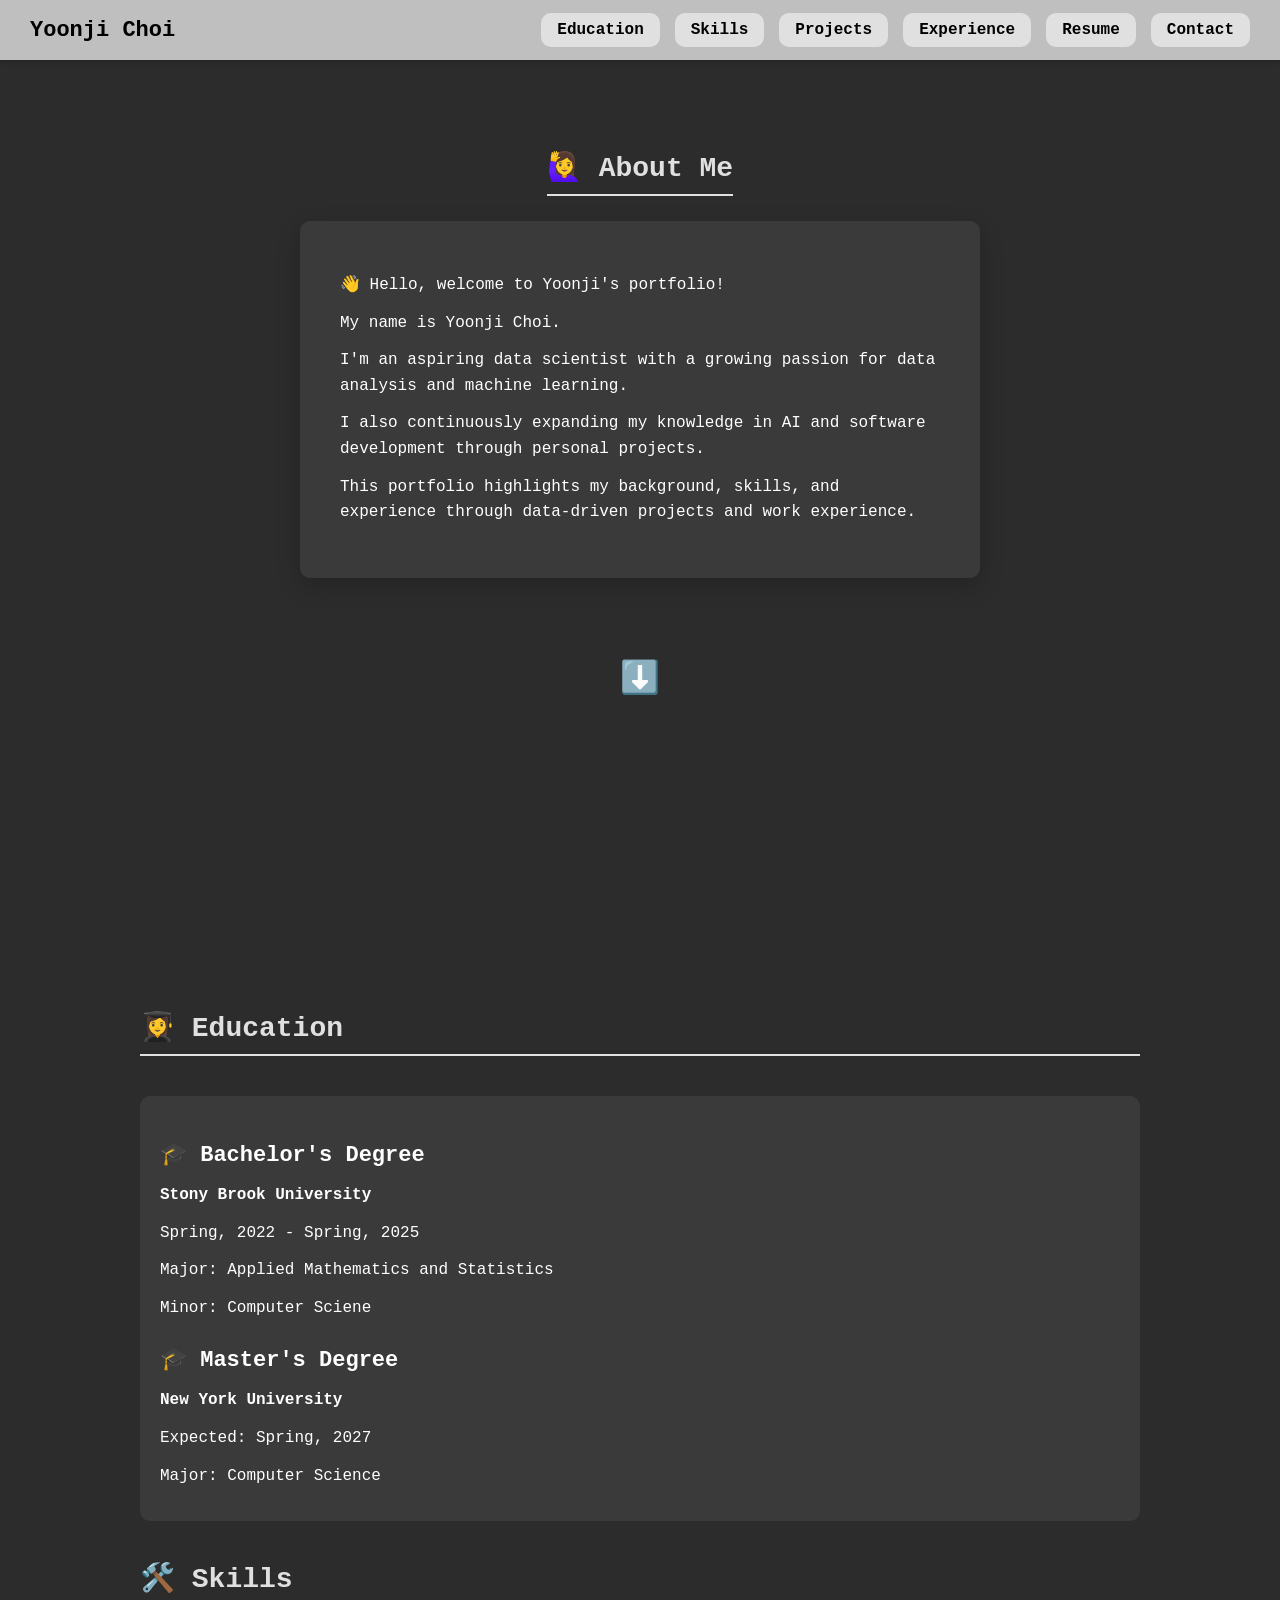
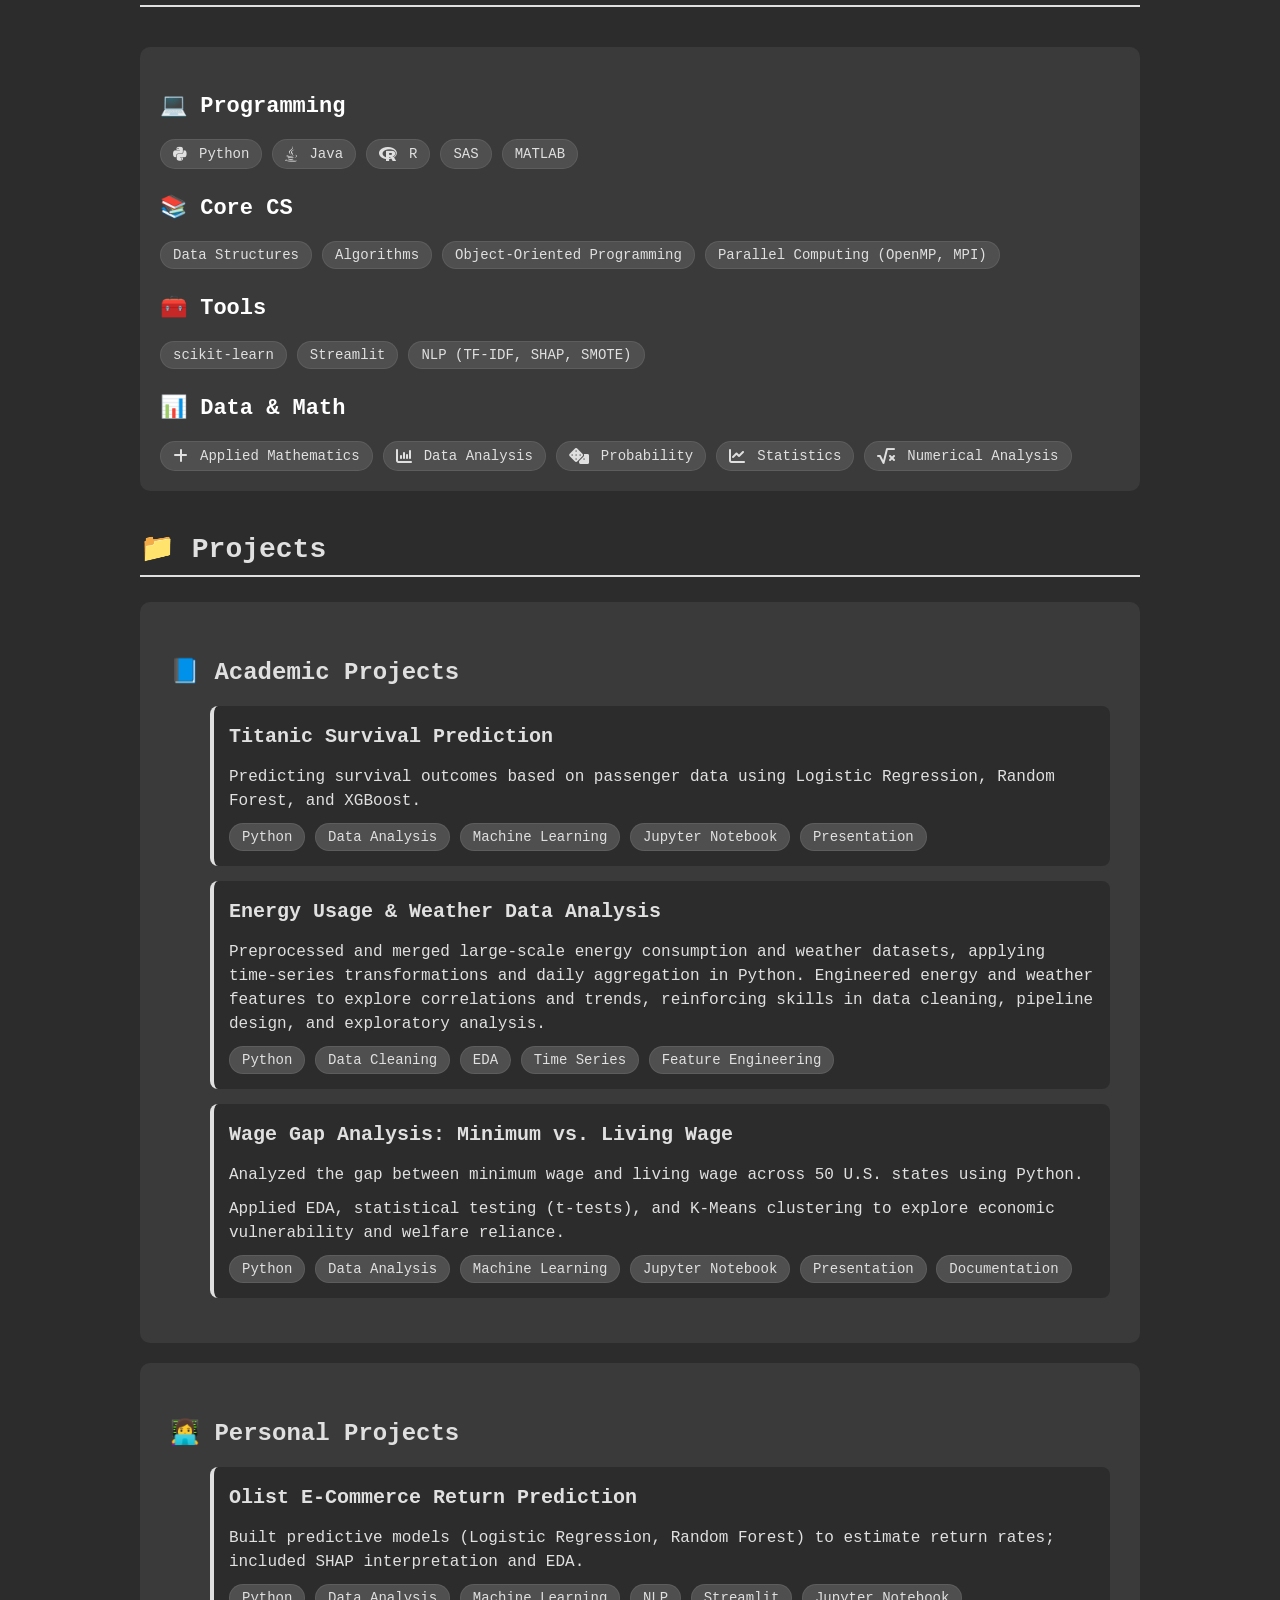
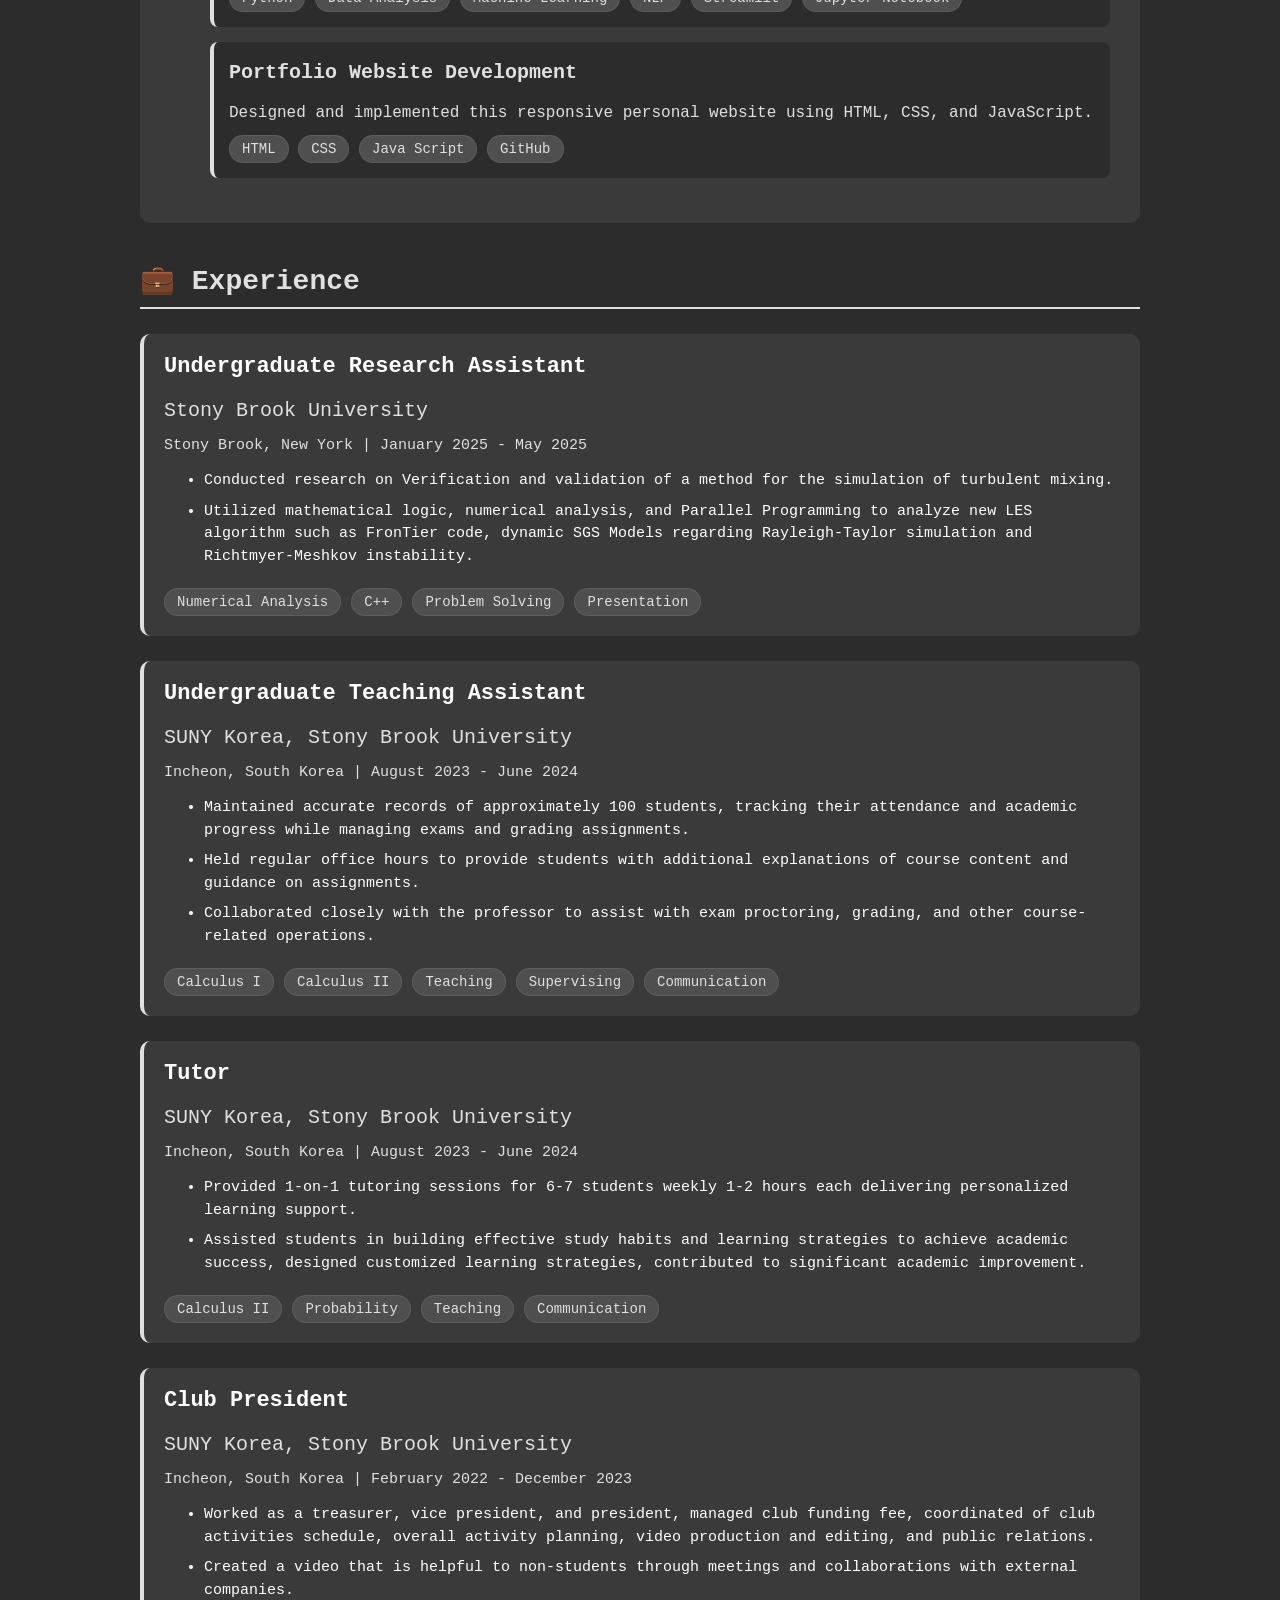
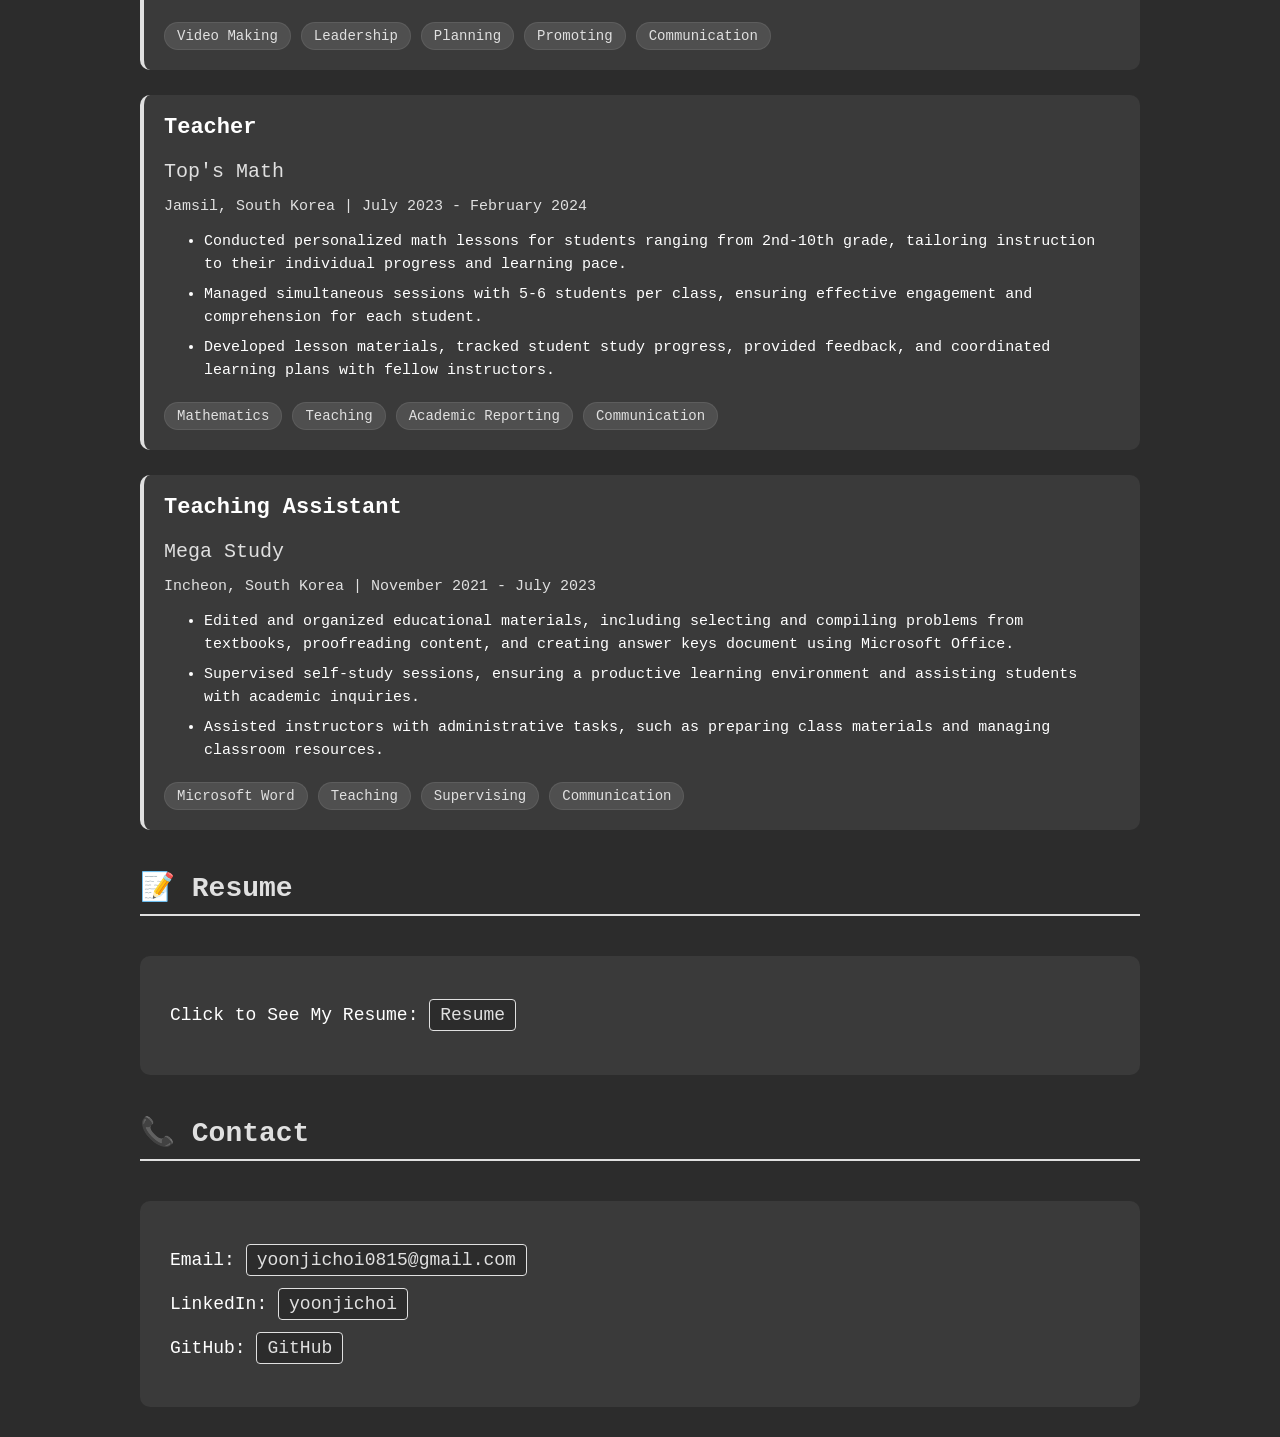
==== index.html @ 365e24e2 "Add files via upload" ====
<!DOCTYPE html>
<html lang="en">

<head>
    <meta charset="UTF-8">
    <meta name="viewport" content="width=device-width, initial-scale=1.0">
    <title>My Portfolio</title>
    <link rel="stylesheet" href="style.css">
    <link rel="stylesheet" href="https://cdnjs.cloudflare.com/ajax/libs/font-awesome/6.0.0/css/all.min.css">
</head>

<body>
    <header class="topbar">
        <a href="#home" class="topbar-left">Yoonji Choi</a>
        <nav class="topbar-right">
            <a href="#education" class="nav-button">Education</a>
            <a href="#skill" class="nav-button">Skills</a>
            <a href="#projects" class="nav-button">Projects</a>
            <a href="#experience" class="nav-button">Experience</a>
            <a href="#resume" class="nav-button">Resume</a>
            <a href="#contact" class="nav-button">Contact</a>
        </nav>
    </header>

    <main class="container">
        <section class="intro-section" id="home">
            <h2>🙋‍♀️ About Me</h2>
            <div class="intro-box">
                <p>👋 Hello, welcome to Yoonji's portfolio!</p>
                <p>My name is Yoonji Choi.</p>
                <p>I'm an aspiring data scientist with a growing passion for data analysis and machine learning.</p>
                <p>I also continuously expanding my knowledge in AI and software development through personal
                    projects.
                </p>
                <p>This portfolio highlights my background, skills, and experience through data-driven projects and
                    work
                    experience.</p>

                <!-- <div class="chat-area">
                        <div id="chat-container" class="chat-container"></div>
                    </div> -->
            </div>

            <!-- ✅ 박스 바깥에 위치하도록 이동 -->
            <a href="#education" class="scroll-down-arrow">⬇️</a>
        </section>

        </div>
        </section>

        <section id="education">
            <h2>👩‍🎓 Education</h2>
            <div class="about-section">
                <h3>🎓 Bachelor's Degree</h3>
                <p><strong>Stony Brook University</strong></p>
                <p>Spring, 2022 - Spring, 2025</p>
                <p>Major: Applied Mathematics and Statistics</p>
                <p>Minor: Computer Sciene</p>

                <h3>🎓 Master's Degree</h3>
                <p><strong>New York University</strong></p>
                <p>Expected: Spring, 2027</p>
                <p>Major: Computer Science</p>
            </div>
        </section>

        <section id="skill">
            <h2>🛠️ Skills</h2>
            <div class="skill-section">

                <h3>💻 Programming</h3>
                <div class="skill-pills">
                    <span class="skill-pill">
                        <i class="fab fa-python"></i> Python
                    </span>
                    <span class="skill-pill">
                        <i class="fab fa-java"></i> Java
                    </span>
                    <span class="skill-pill">
                        <i class="fab fa-r-project"></i> R
                    </span>
                    <span class="skill-pill">SAS
                    </span>
                    <span class="skill-pill">MATLAB
                    </span>
                </div>

                <h3>📚 Core CS</h3>
                <div class="skill-pills">
                    <span class="skill-pill">Data Structures</span>
                    <span class="skill-pill">Algorithms</span>
                    <span class="skill-pill">Object-Oriented Programming</span>
                    <span class="skill-pill">Parallel Computing (OpenMP, MPI)</span>
                </div>

                <h3>🧰 Tools</h3>
                <div class="skill-pills">
                    <span class="skill-pill">scikit-learn</span>
                    <span class="skill-pill">Streamlit</span>
                    <span class="skill-pill">NLP (TF-IDF, SHAP, SMOTE)</span>
                </div>

                <h3>📊 Data & Math</h3>
                <div class="skill-pills">
                    <span class="skill-pill"><i class="fas fa-plus"></i> Applied Mathematics</span>
                    <span class="skill-pill"><i class="fas fa-chart-column"></i> Data Analysis</span>
                    <span class="skill-pill"><i class="fas fa-dice"></i> Probability</span>
                    <span class="skill-pill"><i class="fas fa-chart-line"></i> Statistics</span>
                    <span class="skill-pill"><i class="fas fa-square-root-variable"></i> Numerical Analysis</span>
                </div>

            </div>
        </section>

        <section id="projects">
            <h2>📁 Projects</h2>
            <div class="project-list">
                <h3>📘 Academic Projects</h3>
                <ul>
                    <div class="project">
                        <div class="project-content">
                            <h3>Titanic Survival Prediction</h3>
                            <p>Predicting survival outcomes based on passenger data using Logistic Regression, Random
                                Forest, and XGBoost.</p>
                            <span class="skill-pill"> Python</span>
                            <span class="skill-pill"> Data Analysis</span>
                            <span class="skill-pill"> Machine Learning</span>
                            <span class="skill-pill"> Jupyter Notebook</span>
                            <span class="skill-pill"> Presentation</span>
                        </div>
                        <div class="project-buttons">
                            <a href="#" class="project-button"
                                onclick="loadAndOpenModal('project-titanic.html', 'modal-titanic'); return false;">View
                                Project</a>
                            <!-- <a href="https://www.notion.so/Titanic-Survival-Data-Analysis-1efb8ae3fadf80849d1bf15e19833f67?source=copy_link"
                                class="project-button" target="_blank">Notion</a> -->
                            <a href="https://github.com/yourname/titanic-project" class="project-button"
                                target="_blank">GitHub</a>
                        </div>
                    </div>

                    <div id="modal-titanic" class="modal">
                        <div class="modal-content">
                            <span class="close" onclick="closeModal('modal-titanic')">&times;</span>
                            <div id="modal-titanic-content"></div>
                        </div>
                    </div>

                    <div class="project">
                        <div class="project-content">
                            <h3>Energy Usage & Weather Data Analysis</h3>
                            <p>Preprocessed and merged large-scale energy consumption and weather datasets, applying
                                time-series transformations and daily aggregation in Python.
                                Engineered energy and weather features to explore correlations and trends, reinforcing
                                skills in data cleaning, pipeline design, and exploratory analysis.</p>
                            <span class="skill-pill">Python</span>
                            <span class="skill-pill">Data Cleaning</span>
                            <span class="skill-pill">EDA</span>
                            <span class="skill-pill">Time Series</span>
                            <span class="skill-pill">Feature Engineering</span>
                        </div>
                        <div class="project-buttons">
                            <a href="#" class="project-button"
                                onclick="loadAndOpenModal('project-energy-usage.html', 'modal-energy-usage'); return false;">View
                                Project</a>
                            <!-- <a href="https://www.notion.so/Titanic-Survival-Data-Analysis-1efb8ae3fadf80849d1bf15e19833f67?source=copy_link"
                                                    class="project-button" target="_blank">Notion</a> -->
                            <a href="https://github.com/yourname/energy-usage" class="project-button"
                                target="_blank">GitHub</a>
                        </div>
                    </div>

                    <div id="modal-energy-usage" class="modal">
                        <div class="modal-content">
                            <span class="close" onclick="closeModal('modal-energy-usage')">&times;</span>
                            <div id="modal-energy-usage-content"></div>
                        </div>
                    </div>


                    <div class="project">
                        <div class="project-content">
                            <h3>Wage Gap Analysis: Minimum vs. Living Wage</h3>
                            <p>Analyzed the gap between minimum wage and living wage across 50 U.S. states using Python.
                            </p>
                            <p>Applied EDA, statistical testing (t-tests), and K-Means clustering to explore economic
                                vulnerability and welfare reliance.</p>
                            <span class="skill-pill"> Python</span>
                            <span class="skill-pill"> Data Analysis</span>
                            <span class="skill-pill"> Machine Learning</span>
                            <span class="skill-pill"> Jupyter Notebook</span>
                            <span class="skill-pill"> Presentation</span>
                            <span class="skill-pill"> Documentation</span>
                        </div>
                        <div class="project-buttons">
                            <a href="#" class="project-button"
                                onclick="loadAndOpenModal('project-wage-gap.html', 'modal-wage-gap'); return false;">View
                                Project</a>
                            <!-- <a href="https://www.notion.so/Wage-Gap-Analysis-204b8ae3fadf807bb93bd9c515cfda10?source=copy_link"
                                class="project-button" target="_blank">Notion</a> -->
                            <a href="https://github.com/yourname/wage-gap-project" class="project-button"
                                target="_blank">GitHub</a>
                        </div>
                    </div>

                    <div id="modal-wage-gap" class="modal">
                        <div class="modal-content">
                            <span class="close" onclick="closeModal('modal-wage-gap')">&times;</span>
                            <div id="modal-wage-gap-content"></div>
                        </div>
                    </div>
                </ul>
            </div>

            <div class="project-list">
                <h3>👩‍💻 Personal Projects</h3>
                <ul>
                    <div class="project">
                        <div class="project-content">
                            <h3>Olist E-Commerce Return Prediction</h3>
                            <p>Built predictive models (Logistic Regression, Random Forest) to estimate return rates;
                                included SHAP interpretation and EDA.</p>
                            <span class="skill-pill"> Python</span>
                            <span class="skill-pill"> Data Analysis</span>
                            <span class="skill-pill"> Machine Learning</span>
                            <span class="skill-pill"> NLP</span>
                            <span class="skill-pill"> Streamlit</span>
                            <span class="skill-pill"> Jupyter Notebook</span>
                        </div>
                        <div class="project-buttons">
                            <a href="#" class="project-button"
                                onclick="loadAndOpenModal('project-olist.html', 'modal-olist'); return false;">View
                                Project</a>
                            <!-- <a href="https://www.notion.so/Olist-E-Commerce-Return-Prediction-1c8b8ae3fadf80939c98de204b3411c0?source=copy_link"
                                class="project-button" target="_blank">Notion</a> -->
                            <a href="https://github.com/yoonjichoi0815/olist-return-analysis.git" class="project-button"
                                target="_blank">GitHub</a>
                        </div>
                    </div>

                    <div id="modal-olist" class="modal">
                        <div class="modal-content">
                            <span class="close" onclick="closeModal('modal-olist')">&times;</span>
                            <div id="modal-olist-content"></div>
                        </div>
                    </div>

                    <div class="project">
                        <div class="project-content">
                            <h3>Portfolio Website Development</h3>
                            <p>Designed and implemented this responsive personal website using HTML, CSS, and
                                JavaScript.</p>
                            <span class="skill-pill"> HTML</span>
                            <span class="skill-pill"> CSS</span>
                            <span class="skill-pill"> Java Script</span>
                            <span class="skill-pill"> GitHub</span>
                        </div>
                        <div class="project-buttons">
                            <a href="#" class="project-button"
                                onclick="loadAndOpenModal('project-portfolio.html', 'modal-portfolio'); return false;">View
                                Project</a>
                            <!-- <a href="https://www.notion.so/Portfolio-Website-Development-219b8ae3fadf80138751f1a6b49e79ef?source=copy_link"
                                class="project-button" target="_blank">Notion</a> -->
                            <a href="https://github.com/yourname/portfolio" class="project-button"
                                target="_blank">GitHub</a>
                        </div>
                    </div>

                    <div id="modal-portfolio" class="modal">
                        <div class="modal-content">
                            <span class="close" onclick="closeModal('modal-portfolio')">&times;</span>
                            <div id="modal-portfolio-content"></div>
                        </div>
                    </div>
                </ul>
            </div>
        </section>

        <section id="experience">
            <h2>💼 Experience</h2>

            <div class="experience-item">
                <h3>Undergraduate Research Assistant</h3>
                <h4>Stony Brook University</h4>
                <p class="experience-details">Stony Brook, New York | January 2025 - May 2025</p>
                <ul>
                    <li>Conducted research on Verification and validation of a method for the simulation of turbulent
                        mixing.</li>
                    <li>Utilized mathematical logic, numerical analysis, and Parallel Programming to analyze new LES
                        algorithm such as FronTier code, dynamic SGS Models regarding Rayleigh-Taylor simulation and
                        Richtmyer-Meshkov instability.</li>
                </ul>

                <div class="skill-pills">
                    <span class="skill-pill"> Numerical Analysis</span>
                    <span class="skill-pill"> C++</span>
                    <span class="skill-pill"> Problem Solving</span>
                    <span class="skill-pill"> Presentation</span>
                </div>
            </div>

            <div class="experience-item">
                <h3>Undergraduate Teaching Assistant</h3>
                <h4>SUNY Korea, Stony Brook University</h4>
                <p class="experience-details">Incheon, South Korea | August 2023 - June 2024</p>
                <ul>
                    <li>Maintained accurate records of approximately 100 students, tracking their attendance and
                        academic progress while managing exams and grading assignments.</li>
                    <li>Held regular office hours to provide students with additional explanations of course content and
                        guidance on assignments.</li>
                    <li>Collaborated closely with the professor to assist with exam proctoring, grading, and other
                        course-related operations.</li>
                </ul>

                <div class="skill-pills">
                    <span class="skill-pill"> Calculus I</span>
                    <span class="skill-pill"> Calculus II</span>
                    <span class="skill-pill"> Teaching</span>
                    <span class="skill-pill"> Supervising</span>
                    <span class="skill-pill"> Communication</span>
                </div>
            </div>

            <div class="experience-item">
                <h3>Tutor</h3>
                <h4>SUNY Korea, Stony Brook University</h4>
                <p class="experience-details">Incheon, South Korea | August 2023 - June 2024</p>
                <ul>
                    <li>Provided 1-on-1 tutoring sessions for 6-7 students weekly 1-2 hours each delivering personalized
                        learning support.</li>
                    <li>Assisted students in building effective study habits and learning strategies to achieve academic
                        success, designed customized learning strategies, contributed to significant academic
                        improvement.</li>
                </ul>

                <div class="skill-pills">
                    <span class="skill-pill"> Calculus II</span>
                    <span class="skill-pill"> Probability</span>
                    <span class="skill-pill"> Teaching</span>
                    <span class="skill-pill"> Communication</span>
                </div>
            </div>

            <div class="experience-item">
                <h3>Club President</h3>
                <h4>SUNY Korea, Stony Brook University</h4>
                <p class="experience-details">Incheon, South Korea | February 2022 - December 2023</p>
                <ul>
                    <li>Worked as a treasurer, vice president, and president, managed club funding fee, coordinated of
                        club activities schedule, overall activity planning, video production and editing, and public
                        relations.</li>
                    <li>Created a video that is helpful to non-students through meetings and collaborations with
                        external companies.</li>
                </ul>

                <div class="skill-pills">
                    <span class="skill-pill"> Video Making</span>
                    <span class="skill-pill"> Leadership</span>
                    <span class="skill-pill"> Planning</span>
                    <span class="skill-pill"> Promoting</span>
                    <span class="skill-pill"> Communication</span>
                </div>
            </div>

            <div class="experience-item">
                <h3>Teacher</h3>
                <h4>Top's Math</h4>
                <p class="experience-details">Jamsil, South Korea | July 2023 - February 2024</p>
                <ul>
                    <li>Conducted personalized math lessons for students ranging from 2nd-10th grade, tailoring
                        instruction to their individual progress and learning pace.</li>
                    <li>Managed simultaneous sessions with 5-6 students per class, ensuring effective engagement and
                        comprehension for each student.</li>
                    <li>Developed lesson materials, tracked student study progress, provided feedback, and coordinated
                        learning plans with fellow instructors.</li>
                </ul>

                <div class="skill-pills">
                    <span class="skill-pill"> Mathematics</span>
                    <span class="skill-pill"> Teaching</span>
                    <span class="skill-pill"> Academic Reporting </span>
                    <span class="skill-pill"> Communication</span>
                </div>
            </div>

            <div class="experience-item">
                <h3>Teaching Assistant</h3>
                <h4>Mega Study</h4>
                <p class="experience-details">Incheon, South Korea | November 2021 - July 2023</p>
                <ul>
                    <li>Edited and organized educational materials, including selecting and compiling problems from
                        textbooks, proofreading content, and creating answer keys document using Microsoft Office.</li>
                    <li>Supervised self-study sessions, ensuring a productive learning environment and assisting
                        students with academic inquiries.</li>
                    <li>Assisted instructors with administrative tasks, such as preparing class materials and managing
                        classroom resources.</li>
                </ul>

                <div class="skill-pills">
                    <span class="skill-pill"> Microsoft Word</span>
                    <span class="skill-pill"> Teaching</span>
                    <span class="skill-pill"> Supervising</span>
                    <span class="skill-pill"> Communication</span>
                </div>
            </div>
        </section>

        <section id="resume">
            <h2>📝 Resume</h2>
            <div class="resume-section">
                <p>Click to See My Resume: <a href="Resume.pdf" class="resume-link">Resume</a>
                </p>
            </div>
        </section>

    </main>

    <footer class="container">
        <section id="contact">
            <h2>📞 Contact</h2>
            <div class="contact-section">
                <p>Email: <a href="mailto:yoonjichoi0815@gmail.com" class="contact-link">yoonjichoi0815@gmail.com</a>
                </p>
                <p>LinkedIn: <a href="https://www.linkedin.com/in/yoonjichoi/" target="_blank"
                        class="contact-link">yoonjichoi</a></p>
                <p>GitHub: <a href="https://github.com/yoonjichoi0815" target="_blank" class="contact-link">GitHub</a>
                </p>
                <!-- <p>Notion: <a href="https://www.notion.so/Portfolio-1c8b8ae3fadf807a96ade78492134c26?source=copy_link"
                        target="_blank" class="contact-link">Notion Portfolio</a></p> -->
            </div>
        </section>
    </footer>
    <script src="script.js"></script>
</body>

</html>
---- style.css ----
body {
    font-family: monospace;
    background-color: #2c2c2c;
    color: white;
    margin: 0;
    padding: 80px 20px 20px 20px;
}

/* 상단 전체 고정 바 */
.topbar {
    position: fixed;
    top: 0;
    left: 0;
    right: 0;
    height: 60px;
    background-color: #bfbfbf;
    display: flex;
    justify-content: space-between;
    align-items: center;
    padding: 0 30px;
    z-index: 1000;
    box-shadow: 0 2px 5px rgba(0, 0, 0, 0.2);
}

/* 왼쪽 이름 영역 */
.topbar-left {
    font-size: 22px;
    color: black;
    font-weight: bold;
    font-family: monospace;
    text-decoration: none;
    cursor: pointer;
}

/* 오른쪽 네비게이션 바 */
.topbar-right {
    display: flex;
    gap: 15px;
}

/* 네비게이션 버튼 스타일 */
.nav-button {
    background-color: #e0e0e0;
    padding: 8px 16px;
    border-radius: 10px;
    text-decoration: none;
    color: black;
    font-weight: bold;
    font-family: monospace;
    font-size: 16px;
    transition: background-color 0.3s;
}

.nav-button:hover {
    background-color: #d0d0d0;
}

/* 전체 컨테이너 */
.container {
    max-width: 1000px;
    margin: 0 auto;
}

section {
    scroll-margin-top: 80px;
}

html {
    scroll-behavior: smooth;
    /* 부드럽게 스크롤 */
}

h1 {
    font-size: 42px;
    margin-bottom: 30px;
    font-weight: bold;
}

h2 {
    font-size: 28px;
    margin-top: 40px;
    margin-bottom: 20px;
    font-weight: bold;
}

h3 {
    font-size: 22px;
    margin-top: 25px;
    margin-bottom: 15px;
    font-weight: bold;
}

h4 {
    font-size: 20px;
    margin-top: 20px;
    margin-bottom: 10px;
    font-weight: normal;
    color: #e0e0e0;
}

p {
    font-size: 16px;
    line-height: 1.6;
    margin: 12px 0;
}

ol {
    font-size: 16px;
    line-height: 1.6;
    margin: 12px 0 12px 20px;
    /* 리스트 항목 들여쓰기 */
    padding-left: 20px;
}

ul {
    font-size: 16px;
    line-height: 1.6;
    margin: 12px 0 12px 20px;
    padding-left: 20px;
}

li {
    margin-bottom: 8px;
    /* 항목 간격 */
}

/* 소개 섹션 박스 */
.intro-section {
    display: flex;
    flex-direction: column;
    align-items: center;
    justify-content: flex-start;
    min-height: calc(100vh - 40px);
    padding-top: 30px;
    position: relative;
}

.intro-box {
    background-color: #3a3a3a;
    padding: 40px;
    border-radius: 10px;
    text-align: left;
    width: 60%;
    box-shadow: 0px 8px 24px rgba(0, 0, 0, 0.2);
}

.intro-box:hover {
    transform: scale(1.02);
    box-shadow: 0 8px 20px rgba(0, 0, 0, 0.4);
}

/* .intro-home {
    display: flex;
    flex-direction: column;
    align-items: center;
} */

.scroll-down-arrow {
    font-size: 32px;
    margin-top: 80px;
    animation: bounce 1.8s infinite;
    text-decoration: none;
    color: white;
}

.scroll-down-arrow:hover {
    text-decoration: none;
    color: white;
}

.scroll-down-arrow a {
    text-decoration: none !important;
    color: white;
}

.scroll-down-arrow a:hover {
    text-decoration: none !important;
    color: white;
}

@keyframes bounce {

    0%,
    100% {
        transform: translateY(0);
    }

    50% {
        transform: translateY(10px);
    }
}

/* About Me 섹션 */
.about-section {
    background-color: #3a3a3a;
    padding: 20px;
    border-radius: 10px;
    margin-top: 40px;
    transition: transform 0.3s ease, box-shadow 0.3s ease;
    cursor: pointer;
}

.about-section:hover {
    transform: scale(1.02);
    box-shadow: 0 8px 20px rgba(0, 0, 0, 0.4);
}

.skill-section {
    background-color: #3a3a3a;
    padding: 20px;
    border-radius: 10px;
    margin-top: 40px;
    transition: transform 0.3s ease, box-shadow 0.3s ease;
    cursor: pointer;
}

.skill-section:hover {
    transform: scale(1.02);
    box-shadow: 0 8px 20px rgba(0, 0, 0, 0.4);
}

/* 경력 섹션 아이템 스타일 */
.experience-item {
    background-color: #3a3a3a;
    padding: 20px;
    border-radius: 10px;
    margin-bottom: 25px;
    /* 각 경력 사이의 간격 */
    border-left: 4px solid #e0e0e0;
    /* 다른 섹션과 통일감 */
    transition: transform 0.3s ease, box-shadow 0.3s ease;
    cursor: pointer;
}

.experience-item:hover {
    transform: scale(1.02);
    box-shadow: 0 8px 20px rgba(0, 0, 0, 0.4);
}

.experience-item h3 {
    margin-top: 0;
    margin-bottom: 8px;
}

.experience-item h4 {
    margin-bottom: 5px;
}

.experience-details {
    font-size: 15px;
    color: #e0e0e0;
    margin-bottom: 12px;
}

.experience-item ul li {
    font-size: 15px;
    line-height: 1.5;
    margin-bottom: 8px;
}

/* 스킬 뱃지(Pills) 컨테이너 */
.skill-pills {
    margin-top: 20px;
    display: flex;
    flex-wrap: wrap;
    /* 뱃지가 많아지면 다음 줄로 넘어가도록 */
    gap: 10px;
    /* 뱃지 사이의 간격 */
}

.skill-pill {
    background-color: #4f4f4f;
    color: #e0e0e0;
    padding: 6px 12px;
    border-radius: 15px;
    font-size: 14px;
    display: inline-flex;
    align-items: center;
    gap: 6px;
    /* ✅ 로고와 텍스트 간격 */
    transition: background-color 0.3s ease;
    border: 1px solid rgba(255, 255, 255, 0.08);
    line-height: 1;
    /* ✅ 아이콘-텍스트 높이 맞춤 */
}

.skill-pill i {
    font-size: 16px;
    vertical-align: middle;
    margin-right: 6px;
}

.skill-pill:hover {
    background-color: #4a4a4a;
    /* 호버 시 약간 밝게 */
    transform: translateY(-2px);
    /* 살짝 떠오르는 효과 */
}

/* 프로젝트 리스트 스타일 */
.project-list {
    background-color: #3a3a3a;
    padding: 30px;
    border-radius: 10px;
    margin: 20px 0;
}

.project-list h3 {
    color: #e0e0e0;
    margin-bottom: 20px;
    font-size: 24px;
}

.project {
    background-color: #2c2c2c;
    padding: 15px;
    margin: 15px 0;
    border-radius: 8px;
    border-left: 4px solid #e0e0e0;
    transition: transform 0.3s ease, box-shadow 0.3s ease;
    position: relative;
    overflow: hidden;
}

.project:hover {
    transform: translateX(10px);
    box-shadow: 0 4px 8px rgba(0, 0, 0, 0.2);
}

.project-content {
    transition: opacity 0.3s ease;
}

.project:hover .project-content {
    opacity: 0.7;
}

.project-buttons {
    position: absolute;
    top: 50%;
    left: 50%;
    transform: translate(-50%, -50%);
    display: flex;
    gap: 15px;
    opacity: 0;
    transition: opacity 0.3s ease;
}

.project:hover .project-buttons {
    opacity: 1;
}

.project h3 {
    color: #e0e0e0;
    margin-top: 0;
    margin-bottom: 12px;
    font-size: 20px;
}

.project p {
    color: #e0e0e0;
    margin: 10px 0;
    line-height: 1.5;
}

/* 프로젝트 버튼 스타일 */
.project-button {
    padding: 8px 16px;
    background-color: #e0e0e0;
    color: #2c2c2c;
    text-decoration: none;
    border-radius: 4px;
    font-size: 14px;
    transition: all 0.3s ease;
    white-space: nowrap;
}

.project-button:hover {
    background-color: #e0e0e0;
    color: #2c2c2c;
    transform: translateY(-2px);
}

/* 모달 스타일 */
.modal {
    display: none;
    position: fixed;
    z-index: 1000;
    left: 0;
    top: 0;
    width: 100%;
    height: 100%;
    overflow: hidden;
    background-color: rgba(0, 0, 0, 0.8);
}

.modal.active {
    display: flex;
    align-items: center;
    justify-content: center;
}

.modal-content {
    background-color: #2c2c2c;
    padding: 30px;
    border-radius: 10px;
    width: 80%;
    max-width: 800px;
    position: relative;
    border: 1px solid #e0e0e0;
    margin: auto;
    max-height: 90vh;
    overflow-y: auto;
    transform: translateY(0);
    -ms-overflow-style: none;
    /* IE and Edge */
    scrollbar-width: none;
    /* Firefox */
}

.modal-content::-webkit-scrollbar {
    display: none;
    /* Chrome, Safari and Opera */
}

body.modal-open {
    overflow: hidden;
    position: fixed;
    width: 100%;
    height: 100%;
}

.modal-content h2 {
    color: #e0e0e0;
    margin-top: 0;
}

.close {
    color: #e0e0e0;
    position: absolute;
    top: 15px;
    right: 25px;
    font-size: 28px;
    font-weight: bold;
    cursor: pointer;
    transition: color 0.3s ease;
}

.close:hover {
    color: #ffffff;
}

/* 링크 스타일 */
a {
    color: #e0e0e0;
    text-decoration: none;
    transition: color 0.3s ease;
}

a:hover {
    color: #ffffff;
    text-decoration: underline;
}

/* 이력서 섹션 */
.resume-section {
    background-color: #3a3a3a;
    padding: 30px;
    border-radius: 10px;
    margin-top: 40px;
    transition: transform 0.3s ease, box-shadow 0.3s ease;
    cursor: pointer;
}

.resume-section:hover {
    transform: scale(1.02);
    box-shadow: 0 8px 20px rgba(0, 0, 0, 0.4);
}

.resume-section p {
    font-size: 18px;
    margin: 15px 0;
}

.resume-link {
    color: #e0e0e0;
    text-decoration: none;
    padding: 5px 10px;
    border-radius: 4px;
    background-color: #2c2c2c;
    border: 1px solid #e0e0e0;
    transition: all 0.3s ease;
}

.resume-link:hover {
    background-color: #505050;
    color: #ffffff;
    transform: translateY(-2px);
    box-shadow: 0 4px 8px rgba(0, 0, 0, 0.2);

}

/* Contact 섹션 스타일 */
.contact-section {
    background-color: #3a3a3a;
    padding: 30px;
    border-radius: 10px;
    margin-top: 40px;
    transition: transform 0.3s ease, box-shadow 0.3s ease;
    cursor: pointer;
}

.contact-section:hover {
    transform: scale(1.02);
    box-shadow: 0 8px 20px rgba(0, 0, 0, 0.4);
}

.contact-section p {
    font-size: 18px;
    margin: 15px 0;
}

.contact-link {
    color: #e0e0e0;
    text-decoration: none;
    padding: 5px 10px;
    border-radius: 4px;
    background-color: #2c2c2c;
    border: 1px solid #e0e0e0;
    transition: all 0.3s ease;
}

.contact-link:hover {
    background-color: #505050;
    color: #ffffff;
    transform: translateY(-2px);
    box-shadow: 0 4px 8px rgba(0, 0, 0, 0.2);

}

/* 섹션 제목 스타일 */
section h2 {
    font-size: 28px;
    color: #e0e0e0;
    margin-bottom: 25px;
    padding-bottom: 10px;
    border-bottom: 2px solid #e0e0e0;
}

/* 전체 레이아웃 */

.intro-layout {
    display: flex;
    flex-direction: column;
    align-items: center;
    gap: 20px;
    padding: 0;
    margin-top: -40px;
}

.chat-area {
    display: flex;
    flex-direction: column;
    gap: 12px;
    max-width: 800px;
    flex: 1;
}

.chat-container {
    display: flex;
    flex-direction: column;
    gap: 12px;
}

.chat-bubble {
    /* background-color: #007aff; */
    color: white;
    padding: 12px 16px;
    border-radius: 18px;
    font-size: 14px;
    font-family: monospace;
    line-height: 1.5;
    box-shadow: 0 3px 8px rgba(0, 0, 0, 0.3);
    display: inline-block;
    width: fit-content;
    max-width: 100%;
    animation: slideIn 0.3s ease;
}

/* 말풍선 슬라이드 인 효과 */
@keyframes slideIn {
    from {
        transform: translateY(10px);
        opacity: 0;
    }

    to {
        transform: translateY(0);
        opacity: 1;
    }
}

/* 반응형 대응 */
@media (max-width: 1000px) {
    .intro-layout {
        flex-direction: column;
        align-items: center;
    }

    .chat-area {
        max-width: 90%;
    }

    .imac-wrapper {
        width: 90%;
    }
}
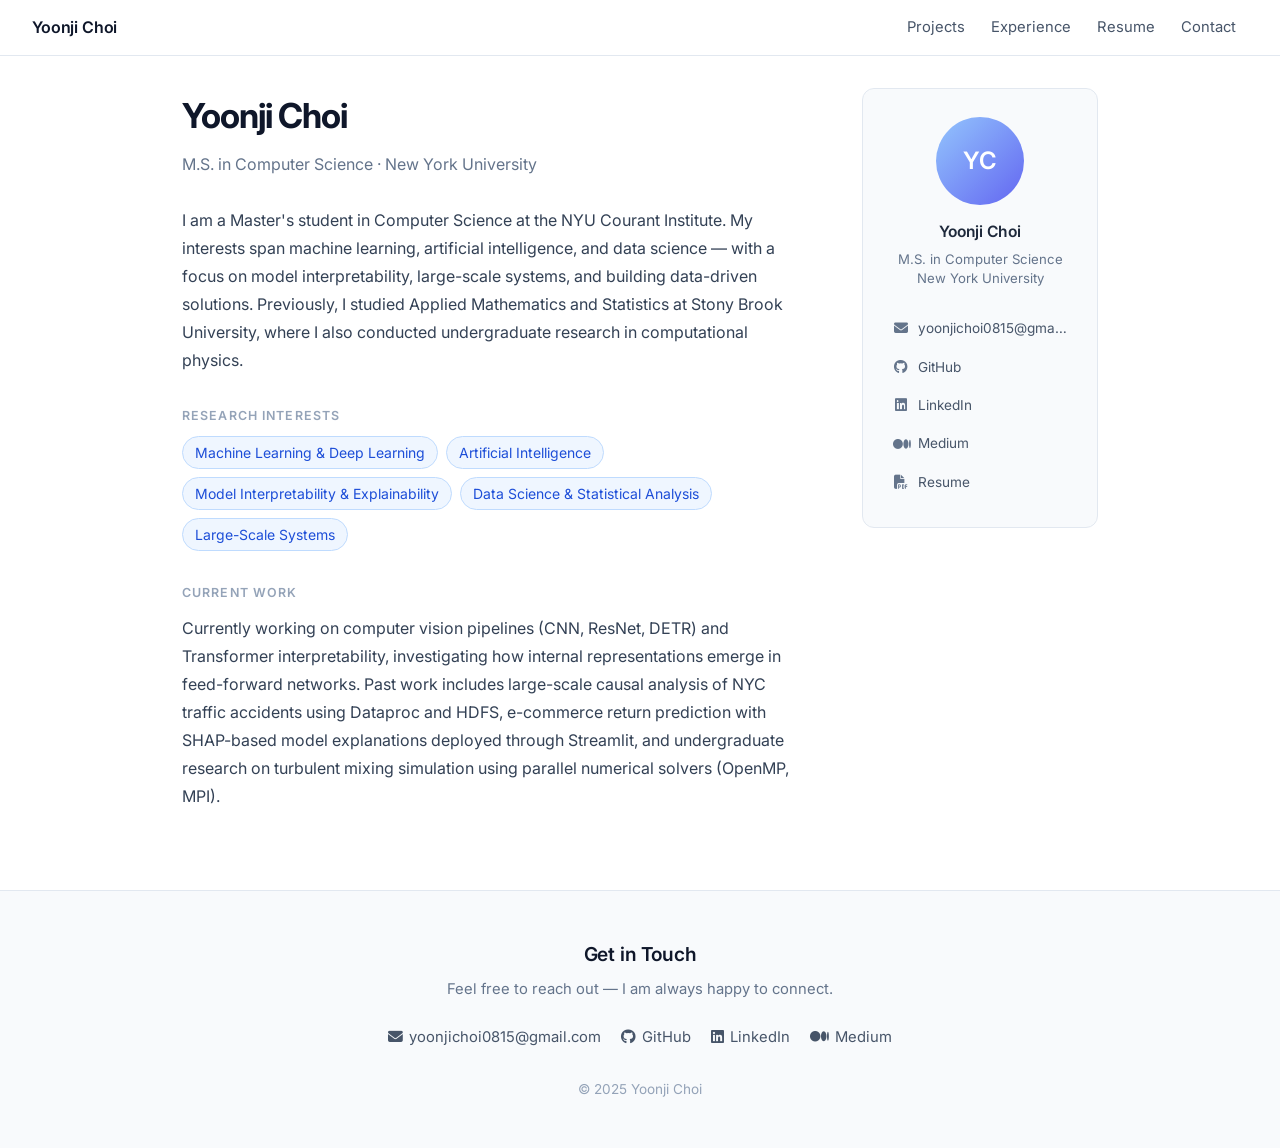
==== commit 0bf046a6: "Redesign portfolio website and update resume" ====
--- a/index.html
+++ b/index.html
@@ -2,435 +2,130 @@
 <html lang="en">
 
 <head>
-    <meta charset="UTF-8">
-    <meta name="viewport" content="width=device-width, initial-scale=1.0">
-    <title>My Portfolio</title>
-    <link rel="stylesheet" href="style.css">
-    <link rel="stylesheet" href="https://cdnjs.cloudflare.com/ajax/libs/font-awesome/6.0.0/css/all.min.css">
+  <meta charset="UTF-8">
+  <meta name="viewport" content="width=device-width, initial-scale=1.0">
+  <title>Yoonji Choi</title>
+  <link rel="stylesheet" href="style.css">
+  <link rel="preconnect" href="https://fonts.googleapis.com">
+  <link rel="preconnect" href="https://fonts.gstatic.com" crossorigin>
+  <link href="https://fonts.googleapis.com/css2?family=Inter:wght@400;500;600;700&display=swap" rel="stylesheet">
+  <link rel="stylesheet" href="https://cdnjs.cloudflare.com/ajax/libs/font-awesome/6.4.0/css/all.min.css">
 </head>
 
 <body>
-    <header class="topbar">
-        <a href="#home" class="topbar-left">Yoonji Choi</a>
-        <nav class="topbar-right">
-            <a href="#education" class="nav-button">Education</a>
-            <a href="#skill" class="nav-button">Skills</a>
-            <a href="#projects" class="nav-button">Projects</a>
-            <a href="#experience" class="nav-button">Experience</a>
-            <a href="#resume" class="nav-button">Resume</a>
-            <a href="#contact" class="nav-button">Contact</a>
-        </nav>
-    </header>
 
-    <main class="container">
-        <section class="intro-section" id="home">
-            <h2>🙋‍♀️ About Me</h2>
-            <div class="intro-box">
-                <p>👋 Hello, welcome to Yoonji's portfolio!</p>
-                <p>My name is Yoonji Choi.</p>
-                <p>I'm an aspiring data scientist with a growing passion for data analysis and machine learning.</p>
-                <p>I also continuously expanding my knowledge in AI and software development through personal
-                    projects.
-                </p>
-                <p>This portfolio highlights my background, skills, and experience through data-driven projects and
-                    work
-                    experience.</p>
+  <!-- ── Navigation ── -->
+  <header class="topbar">
+    <a href="index.html" class="topbar-brand">Yoonji Choi</a>
+    <nav class="topbar-nav">
+      <a href="projects.html">Projects</a>
+      <a href="experience.html">Experience</a>
+      <a href="Resume.pdf?v=2" target="_blank">Resume</a>
+      <a href="#contact">Contact</a>
+    </nav>
+    <button class="menu-toggle" id="menuToggle" aria-label="Open menu">
+      <i class="fas fa-bars"></i>
+    </button>
+  </header>
 
-                <!-- <div class="chat-area">
-                        <div id="chat-container" class="chat-container"></div>
-                    </div> -->
-            </div>
+  <!-- ── Hero ── -->
+  <main>
+    <section class="hero">
 
-            <!-- ✅ 박스 바깥에 위치하도록 이동 -->
-            <a href="#education" class="scroll-down-arrow">⬇️</a>
-        </section>
+      <!-- Left: intro -->
+      <div class="hero-left">
+        <h1>Yoonji Choi</h1>
+        <p class="hero-affiliation">M.S. in Computer Science &middot; New York University</p>
 
+        <p class="hero-bio">
+          I am a Master's student in Computer Science at the NYU Courant Institute. My interests span machine learning,
+          artificial intelligence, and data science — with a focus on model interpretability, large-scale systems, and
+          building data-driven solutions.
+          Previously, I studied Applied Mathematics and Statistics at Stony Brook University,
+          where I also conducted undergraduate research in computational physics.
+        </p>
+
+        <p class="hero-section-label">Research Interests</p>
+        <ul class="interests-list">
+          <li>Machine Learning &amp; Deep Learning</li>
+          <li>Artificial Intelligence</li>
+          <li>Model Interpretability &amp; Explainability</li>
+          <li>Data Science &amp; Statistical Analysis</li>
+          <li>Large-Scale Systems</li>
+        </ul>
+
+        <p class="hero-section-label">Current Work</p>
+        <p class="current-work-text">
+          Currently working on computer vision pipelines (CNN, ResNet, DETR) and Transformer interpretability,
+          investigating how internal representations emerge in feed-forward networks.
+          Past work includes large-scale causal analysis of NYC traffic accidents using Dataproc and HDFS, e-commerce
+          return prediction with SHAP-based model explanations deployed through Streamlit, and undergraduate research on
+          turbulent mixing simulation using parallel numerical solvers (OpenMP, MPI).
+        </p>
+      </div>
+
+      <!-- Right: profile card -->
+      <aside class="profile-card">
+        <div class="profile-photo">
+          <span class="photo-initials">YC</span>
         </div>
-        </section>
+        <div class="profile-card-body">
+          <div class="profile-name">Yoonji Choi</div>
+          <div class="profile-title">M.S. in Computer Science<br>New York University</div>
+          <div class="profile-links">
+            <a href="mailto:yoonjichoi0815@gmail.com" class="profile-link">
+              <i class="fas fa-envelope"></i>
+              <span>yoonjichoi0815@gmail.com</span>
+            </a>
+            <a href="https://github.com/yoonjichoi0815" class="profile-link" target="_blank" rel="noopener">
+              <i class="fab fa-github"></i>
+              <span>GitHub</span>
+            </a>
+            <a href="https://www.linkedin.com/in/yoonjichoi/" class="profile-link" target="_blank" rel="noopener">
+              <i class="fab fa-linkedin"></i>
+              <span>LinkedIn</span>
+            </a>
+            <a href="#" class="profile-link" target="_blank" rel="noopener">
+              <i class="fab fa-medium"></i>
+              <span>Medium</span>
+            </a>
+            <a href="Resume.pdf?v=2" class="profile-link" target="_blank">
+              <i class="fas fa-file-pdf"></i>
+              <span>Resume</span>
+            </a>
+          </div>
+        </div>
+      </aside>
 
-        <section id="education">
-            <h2>👩‍🎓 Education</h2>
-            <div class="about-section">
-                <h3>🎓 Bachelor's Degree</h3>
-                <p><strong>Stony Brook University</strong></p>
-                <p>Spring, 2022 - Spring, 2025</p>
-                <p>Major: Applied Mathematics and Statistics</p>
-                <p>Minor: Computer Sciene</p>
+    </section>
+  </main>
 
-                <h3>🎓 Master's Degree</h3>
-                <p><strong>New York University</strong></p>
-                <p>Expected: Spring, 2027</p>
-                <p>Major: Computer Science</p>
-            </div>
-        </section>
+  <!-- ── Footer / Contact ── -->
+  <footer class="footer" id="contact">
+    <div class="footer-inner">
+      <p class="footer-heading">Get in Touch</p>
+      <p class="footer-sub">
+        Feel free to reach out — I am always happy to connect.
+      </p>
+      <div class="footer-links">
+        <a href="mailto:yoonjichoi0815@gmail.com">
+          <i class="fas fa-envelope"></i> yoonjichoi0815@gmail.com
+        </a>
+        <a href="https://github.com/yoonjichoi0815" target="_blank" rel="noopener">
+          <i class="fab fa-github"></i> GitHub
+        </a>
+        <a href="https://www.linkedin.com/in/yoonjichoi/" target="_blank" rel="noopener">
+          <i class="fab fa-linkedin"></i> LinkedIn
+        </a>
+        <a href="#" target="_blank" rel="noopener">
+          <i class="fab fa-medium"></i> Medium
+        </a>
+      </div>
+      <p class="footer-copy">&copy; 2025 Yoonji Choi</p>
+    </div>
+  </footer>
 
-        <section id="skill">
-            <h2>🛠️ Skills</h2>
-            <div class="skill-section">
-
-                <h3>💻 Programming</h3>
-                <div class="skill-pills">
-                    <span class="skill-pill">
-                        <i class="fab fa-python"></i> Python
-                    </span>
-                    <span class="skill-pill">
-                        <i class="fab fa-java"></i> Java
-                    </span>
-                    <span class="skill-pill">
-                        <i class="fab fa-r-project"></i> R
-                    </span>
-                    <span class="skill-pill">SAS
-                    </span>
-                    <span class="skill-pill">MATLAB
-                    </span>
-                </div>
-
-                <h3>📚 Core CS</h3>
-                <div class="skill-pills">
-                    <span class="skill-pill">Data Structures</span>
-                    <span class="skill-pill">Algorithms</span>
-                    <span class="skill-pill">Object-Oriented Programming</span>
-                    <span class="skill-pill">Parallel Computing (OpenMP, MPI)</span>
-                </div>
-
-                <h3>🧰 Tools</h3>
-                <div class="skill-pills">
-                    <span class="skill-pill">scikit-learn</span>
-                    <span class="skill-pill">Streamlit</span>
-                    <span class="skill-pill">NLP (TF-IDF, SHAP, SMOTE)</span>
-                </div>
-
-                <h3>📊 Data & Math</h3>
-                <div class="skill-pills">
-                    <span class="skill-pill"><i class="fas fa-plus"></i> Applied Mathematics</span>
-                    <span class="skill-pill"><i class="fas fa-chart-column"></i> Data Analysis</span>
-                    <span class="skill-pill"><i class="fas fa-dice"></i> Probability</span>
-                    <span class="skill-pill"><i class="fas fa-chart-line"></i> Statistics</span>
-                    <span class="skill-pill"><i class="fas fa-square-root-variable"></i> Numerical Analysis</span>
-                </div>
-
-            </div>
-        </section>
-
-        <section id="projects">
-            <h2>📁 Projects</h2>
-            <div class="project-list">
-                <h3>📘 Academic Projects</h3>
-                <ul>
-                    <div class="project">
-                        <div class="project-content">
-                            <h3>Titanic Survival Prediction</h3>
-                            <p>Predicting survival outcomes based on passenger data using Logistic Regression, Random
-                                Forest, and XGBoost.</p>
-                            <span class="skill-pill"> Python</span>
-                            <span class="skill-pill"> Data Analysis</span>
-                            <span class="skill-pill"> Machine Learning</span>
-                            <span class="skill-pill"> Jupyter Notebook</span>
-                            <span class="skill-pill"> Presentation</span>
-                        </div>
-                        <div class="project-buttons">
-                            <a href="#" class="project-button"
-                                onclick="loadAndOpenModal('project-titanic.html', 'modal-titanic'); return false;">View
-                                Project</a>
-                            <!-- <a href="https://www.notion.so/Titanic-Survival-Data-Analysis-1efb8ae3fadf80849d1bf15e19833f67?source=copy_link"
-                                class="project-button" target="_blank">Notion</a> -->
-                            <a href="https://github.com/yourname/titanic-project" class="project-button"
-                                target="_blank">GitHub</a>
-                        </div>
-                    </div>
-
-                    <div id="modal-titanic" class="modal">
-                        <div class="modal-content">
-                            <span class="close" onclick="closeModal('modal-titanic')">&times;</span>
-                            <div id="modal-titanic-content"></div>
-                        </div>
-                    </div>
-
-                    <div class="project">
-                        <div class="project-content">
-                            <h3>Energy Usage & Weather Data Analysis</h3>
-                            <p>Preprocessed and merged large-scale energy consumption and weather datasets, applying
-                                time-series transformations and daily aggregation in Python.
-                                Engineered energy and weather features to explore correlations and trends, reinforcing
-                                skills in data cleaning, pipeline design, and exploratory analysis.</p>
-                            <span class="skill-pill">Python</span>
-                            <span class="skill-pill">Data Cleaning</span>
-                            <span class="skill-pill">EDA</span>
-                            <span class="skill-pill">Time Series</span>
-                            <span class="skill-pill">Feature Engineering</span>
-                        </div>
-                        <div class="project-buttons">
-                            <a href="#" class="project-button"
-                                onclick="loadAndOpenModal('project-energy-usage.html', 'modal-energy-usage'); return false;">View
-                                Project</a>
-                            <!-- <a href="https://www.notion.so/Titanic-Survival-Data-Analysis-1efb8ae3fadf80849d1bf15e19833f67?source=copy_link"
-                                                    class="project-button" target="_blank">Notion</a> -->
-                            <a href="https://github.com/yourname/energy-usage" class="project-button"
-                                target="_blank">GitHub</a>
-                        </div>
-                    </div>
-
-                    <div id="modal-energy-usage" class="modal">
-                        <div class="modal-content">
-                            <span class="close" onclick="closeModal('modal-energy-usage')">&times;</span>
-                            <div id="modal-energy-usage-content"></div>
-                        </div>
-                    </div>
-
-
-                    <div class="project">
-                        <div class="project-content">
-                            <h3>Wage Gap Analysis: Minimum vs. Living Wage</h3>
-                            <p>Analyzed the gap between minimum wage and living wage across 50 U.S. states using Python.
-                            </p>
-                            <p>Applied EDA, statistical testing (t-tests), and K-Means clustering to explore economic
-                                vulnerability and welfare reliance.</p>
-                            <span class="skill-pill"> Python</span>
-                            <span class="skill-pill"> Data Analysis</span>
-                            <span class="skill-pill"> Machine Learning</span>
-                            <span class="skill-pill"> Jupyter Notebook</span>
-                            <span class="skill-pill"> Presentation</span>
-                            <span class="skill-pill"> Documentation</span>
-                        </div>
-                        <div class="project-buttons">
-                            <a href="#" class="project-button"
-                                onclick="loadAndOpenModal('project-wage-gap.html', 'modal-wage-gap'); return false;">View
-                                Project</a>
-                            <!-- <a href="https://www.notion.so/Wage-Gap-Analysis-204b8ae3fadf807bb93bd9c515cfda10?source=copy_link"
-                                class="project-button" target="_blank">Notion</a> -->
-                            <a href="https://github.com/yourname/wage-gap-project" class="project-button"
-                                target="_blank">GitHub</a>
-                        </div>
-                    </div>
-
-                    <div id="modal-wage-gap" class="modal">
-                        <div class="modal-content">
-                            <span class="close" onclick="closeModal('modal-wage-gap')">&times;</span>
-                            <div id="modal-wage-gap-content"></div>
-                        </div>
-                    </div>
-                </ul>
-            </div>
-
-            <div class="project-list">
-                <h3>👩‍💻 Personal Projects</h3>
-                <ul>
-                    <div class="project">
-                        <div class="project-content">
-                            <h3>Olist E-Commerce Return Prediction</h3>
-                            <p>Built predictive models (Logistic Regression, Random Forest) to estimate return rates;
-                                included SHAP interpretation and EDA.</p>
-                            <span class="skill-pill"> Python</span>
-                            <span class="skill-pill"> Data Analysis</span>
-                            <span class="skill-pill"> Machine Learning</span>
-                            <span class="skill-pill"> NLP</span>
-                            <span class="skill-pill"> Streamlit</span>
-                            <span class="skill-pill"> Jupyter Notebook</span>
-                        </div>
-                        <div class="project-buttons">
-                            <a href="#" class="project-button"
-                                onclick="loadAndOpenModal('project-olist.html', 'modal-olist'); return false;">View
-                                Project</a>
-                            <!-- <a href="https://www.notion.so/Olist-E-Commerce-Return-Prediction-1c8b8ae3fadf80939c98de204b3411c0?source=copy_link"
-                                class="project-button" target="_blank">Notion</a> -->
-                            <a href="https://github.com/yoonjichoi0815/olist-return-analysis.git" class="project-button"
-                                target="_blank">GitHub</a>
-                        </div>
-                    </div>
-
-                    <div id="modal-olist" class="modal">
-                        <div class="modal-content">
-                            <span class="close" onclick="closeModal('modal-olist')">&times;</span>
-                            <div id="modal-olist-content"></div>
-                        </div>
-                    </div>
-
-                    <div class="project">
-                        <div class="project-content">
-                            <h3>Portfolio Website Development</h3>
-                            <p>Designed and implemented this responsive personal website using HTML, CSS, and
-                                JavaScript.</p>
-                            <span class="skill-pill"> HTML</span>
-                            <span class="skill-pill"> CSS</span>
-                            <span class="skill-pill"> Java Script</span>
-                            <span class="skill-pill"> GitHub</span>
-                        </div>
-                        <div class="project-buttons">
-                            <a href="#" class="project-button"
-                                onclick="loadAndOpenModal('project-portfolio.html', 'modal-portfolio'); return false;">View
-                                Project</a>
-                            <!-- <a href="https://www.notion.so/Portfolio-Website-Development-219b8ae3fadf80138751f1a6b49e79ef?source=copy_link"
-                                class="project-button" target="_blank">Notion</a> -->
-                            <a href="https://github.com/yourname/portfolio" class="project-button"
-                                target="_blank">GitHub</a>
-                        </div>
-                    </div>
-
-                    <div id="modal-portfolio" class="modal">
-                        <div class="modal-content">
-                            <span class="close" onclick="closeModal('modal-portfolio')">&times;</span>
-                            <div id="modal-portfolio-content"></div>
-                        </div>
-                    </div>
-                </ul>
-            </div>
-        </section>
-
-        <section id="experience">
-            <h2>💼 Experience</h2>
-
-            <div class="experience-item">
-                <h3>Undergraduate Research Assistant</h3>
-                <h4>Stony Brook University</h4>
-                <p class="experience-details">Stony Brook, New York | January 2025 - May 2025</p>
-                <ul>
-                    <li>Conducted research on Verification and validation of a method for the simulation of turbulent
-                        mixing.</li>
-                    <li>Utilized mathematical logic, numerical analysis, and Parallel Programming to analyze new LES
-                        algorithm such as FronTier code, dynamic SGS Models regarding Rayleigh-Taylor simulation and
-                        Richtmyer-Meshkov instability.</li>
-                </ul>
-
-                <div class="skill-pills">
-                    <span class="skill-pill"> Numerical Analysis</span>
-                    <span class="skill-pill"> C++</span>
-                    <span class="skill-pill"> Problem Solving</span>
-                    <span class="skill-pill"> Presentation</span>
-                </div>
-            </div>
-
-            <div class="experience-item">
-                <h3>Undergraduate Teaching Assistant</h3>
-                <h4>SUNY Korea, Stony Brook University</h4>
-                <p class="experience-details">Incheon, South Korea | August 2023 - June 2024</p>
-                <ul>
-                    <li>Maintained accurate records of approximately 100 students, tracking their attendance and
-                        academic progress while managing exams and grading assignments.</li>
-                    <li>Held regular office hours to provide students with additional explanations of course content and
-                        guidance on assignments.</li>
-                    <li>Collaborated closely with the professor to assist with exam proctoring, grading, and other
-                        course-related operations.</li>
-                </ul>
-
-                <div class="skill-pills">
-                    <span class="skill-pill"> Calculus I</span>
-                    <span class="skill-pill"> Calculus II</span>
-                    <span class="skill-pill"> Teaching</span>
-                    <span class="skill-pill"> Supervising</span>
-                    <span class="skill-pill"> Communication</span>
-                </div>
-            </div>
-
-            <div class="experience-item">
-                <h3>Tutor</h3>
-                <h4>SUNY Korea, Stony Brook University</h4>
-                <p class="experience-details">Incheon, South Korea | August 2023 - June 2024</p>
-                <ul>
-                    <li>Provided 1-on-1 tutoring sessions for 6-7 students weekly 1-2 hours each delivering personalized
-                        learning support.</li>
-                    <li>Assisted students in building effective study habits and learning strategies to achieve academic
-                        success, designed customized learning strategies, contributed to significant academic
-                        improvement.</li>
-                </ul>
-
-                <div class="skill-pills">
-                    <span class="skill-pill"> Calculus II</span>
-                    <span class="skill-pill"> Probability</span>
-                    <span class="skill-pill"> Teaching</span>
-                    <span class="skill-pill"> Communication</span>
-                </div>
-            </div>
-
-            <div class="experience-item">
-                <h3>Club President</h3>
-                <h4>SUNY Korea, Stony Brook University</h4>
-                <p class="experience-details">Incheon, South Korea | February 2022 - December 2023</p>
-                <ul>
-                    <li>Worked as a treasurer, vice president, and president, managed club funding fee, coordinated of
-                        club activities schedule, overall activity planning, video production and editing, and public
-                        relations.</li>
-                    <li>Created a video that is helpful to non-students through meetings and collaborations with
-                        external companies.</li>
-                </ul>
-
-                <div class="skill-pills">
-                    <span class="skill-pill"> Video Making</span>
-                    <span class="skill-pill"> Leadership</span>
-                    <span class="skill-pill"> Planning</span>
-                    <span class="skill-pill"> Promoting</span>
-                    <span class="skill-pill"> Communication</span>
-                </div>
-            </div>
-
-            <div class="experience-item">
-                <h3>Teacher</h3>
-                <h4>Top's Math</h4>
-                <p class="experience-details">Jamsil, South Korea | July 2023 - February 2024</p>
-                <ul>
-                    <li>Conducted personalized math lessons for students ranging from 2nd-10th grade, tailoring
-                        instruction to their individual progress and learning pace.</li>
-                    <li>Managed simultaneous sessions with 5-6 students per class, ensuring effective engagement and
-                        comprehension for each student.</li>
-                    <li>Developed lesson materials, tracked student study progress, provided feedback, and coordinated
-                        learning plans with fellow instructors.</li>
-                </ul>
-
-                <div class="skill-pills">
-                    <span class="skill-pill"> Mathematics</span>
-                    <span class="skill-pill"> Teaching</span>
-                    <span class="skill-pill"> Academic Reporting </span>
-                    <span class="skill-pill"> Communication</span>
-                </div>
-            </div>
-
-            <div class="experience-item">
-                <h3>Teaching Assistant</h3>
-                <h4>Mega Study</h4>
-                <p class="experience-details">Incheon, South Korea | November 2021 - July 2023</p>
-                <ul>
-                    <li>Edited and organized educational materials, including selecting and compiling problems from
-                        textbooks, proofreading content, and creating answer keys document using Microsoft Office.</li>
-                    <li>Supervised self-study sessions, ensuring a productive learning environment and assisting
-                        students with academic inquiries.</li>
-                    <li>Assisted instructors with administrative tasks, such as preparing class materials and managing
-                        classroom resources.</li>
-                </ul>
-
-                <div class="skill-pills">
-                    <span class="skill-pill"> Microsoft Word</span>
-                    <span class="skill-pill"> Teaching</span>
-                    <span class="skill-pill"> Supervising</span>
-                    <span class="skill-pill"> Communication</span>
-                </div>
-            </div>
-        </section>
-
-        <section id="resume">
-            <h2>📝 Resume</h2>
-            <div class="resume-section">
-                <p>Click to See My Resume: <a href="Resume.pdf" class="resume-link">Resume</a>
-                </p>
-            </div>
-        </section>
-
-    </main>
-
-    <footer class="container">
-        <section id="contact">
-            <h2>📞 Contact</h2>
-            <div class="contact-section">
-                <p>Email: <a href="mailto:yoonjichoi0815@gmail.com" class="contact-link">yoonjichoi0815@gmail.com</a>
-                </p>
-                <p>LinkedIn: <a href="https://www.linkedin.com/in/yoonjichoi/" target="_blank"
-                        class="contact-link">yoonjichoi</a></p>
-                <p>GitHub: <a href="https://github.com/yoonjichoi0815" target="_blank" class="contact-link">GitHub</a>
-                </p>
-                <!-- <p>Notion: <a href="https://www.notion.so/Portfolio-1c8b8ae3fadf807a96ade78492134c26?source=copy_link"
-                        target="_blank" class="contact-link">Notion Portfolio</a></p> -->
-            </div>
-        </section>
-    </footer>
-    <script src="script.js"></script>
+  <script src="script.js"></script>
 </body>
 
 </html>
--- a/style.css
+++ b/style.css
@@ -1,617 +1,724 @@
+/* ============================================================
+   BASE & RESET
+   ============================================================ */
+*,
+*::before,
+*::after {
+  box-sizing: border-box;
+}
+
+html {
+  scroll-behavior: smooth;
+}
+
 body {
-    font-family: monospace;
-    background-color: #2c2c2c;
-    color: white;
+  margin: 0;
+  font-family: 'Inter', -apple-system, BlinkMacSystemFont, 'Segoe UI', Helvetica, Arial, sans-serif;
+  background: #ffffff;
+  color: #1e293b;
+  font-size: 17px;
+  line-height: 1.65;
+  -webkit-font-smoothing: antialiased;
+}
+
+a {
+  color: inherit;
+  text-decoration: none;
+}
+
+a:hover {
+  text-decoration: none;
+}
+
+ul,
+ol {
+  margin: 0;
+  padding: 0;
+}
+
+/* ============================================================
+   NAVIGATION
+   ============================================================ */
+.topbar {
+  position: fixed;
+  top: 0;
+  left: 0;
+  right: 0;
+  height: 56px;
+  background: #ffffff;
+  border-bottom: 1px solid #e2e8f0;
+  display: flex;
+  align-items: center;
+  justify-content: space-between;
+  padding: 0 2rem;
+  z-index: 200;
+}
+
+.topbar-brand {
+  font-weight: 600;
+  font-size: 1rem;
+  color: #0f172a;
+  text-decoration: none;
+  letter-spacing: -0.01em;
+}
+
+.topbar-nav {
+  display: flex;
+  align-items: center;
+  gap: 0.125rem;
+  list-style: none;
+}
+
+.topbar-nav a {
+  font-size: 0.925rem;
+  color: #475569;
+  text-decoration: none;
+  padding: 0.375rem 0.75rem;
+  border-radius: 0.375rem;
+  transition: all 0.15s;
+}
+
+.topbar-nav a:hover,
+.topbar-nav a.active {
+  color: #1e293b;
+  background: #f1f5f9;
+  text-decoration: none;
+}
+
+.menu-toggle {
+  display: none;
+  background: none;
+  border: none;
+  cursor: pointer;
+  font-size: 1.2rem;
+  color: #475569;
+  padding: 0.25rem;
+  line-height: 1;
+}
+
+/* ============================================================
+   HOMEPAGE HERO (TWO-COLUMN)
+   ============================================================ */
+.hero {
+  max-width: 980px;
+  margin: 0 auto;
+  padding: 5.5rem 2rem 5rem;
+  display: flex;
+  gap: 4rem;
+  align-items: flex-start;
+}
+
+.hero-left {
+  flex: 1;
+  min-width: 0;
+}
+
+.hero-left h1 {
+  font-size: 2.15rem;
+  font-weight: 700;
+  color: #0f172a;
+  margin: 0 0 0.4rem;
+  letter-spacing: -0.03em;
+}
+
+.hero-affiliation {
+  font-size: 1rem;
+  color: #64748b;
+  margin: 0 0 1.75rem;
+}
+
+.hero-bio {
+  font-size: 1rem;
+  color: #334155;
+  line-height: 1.75;
+  margin: 0 0 2rem;
+}
+
+.hero-section-label {
+  font-size: 0.78rem;
+  font-weight: 600;
+  text-transform: uppercase;
+  letter-spacing: 0.09em;
+  color: #94a3b8;
+  margin: 0 0 0.625rem;
+}
+
+.interests-list {
+  list-style: none;
+  display: flex;
+  flex-wrap: wrap;
+  gap: 0.5rem;
+  margin: 0 0 2rem;
+}
+
+.interests-list li {
+  font-size: 0.875rem;
+  background: #eff6ff;
+  color: #1d4ed8;
+  padding: 0.25rem 0.75rem;
+  border-radius: 999px;
+  border: 1px solid #bfdbfe;
+}
+
+.current-work-text {
+  font-size: 1rem;
+  color: #334155;
+  line-height: 1.75;
+  margin: 0;
+}
+
+/* ============================================================
+   PROFILE CARD (right panel on homepage)
+   ============================================================ */
+.profile-card {
+  width: 236px;
+  flex-shrink: 0;
+  position: sticky;
+  top: calc(56px + 2rem);
+  align-self: flex-start;
+  background: #f8fafc;
+  border: 1px solid #e2e8f0;
+  border-radius: 0.75rem;
+  padding: 1.75rem 1.375rem;
+  text-align: center;
+}
+
+.profile-photo {
+  width: 88px;
+  height: 88px;
+  border-radius: 50%;
+  background: linear-gradient(135deg, #93c5fd 0%, #6366f1 100%);
+  display: flex;
+  align-items: center;
+  justify-content: center;
+  margin: 0 auto 0.875rem;
+  overflow: hidden;
+}
+
+.profile-photo img {
+  width: 100%;
+  height: 100%;
+  object-fit: cover;
+}
+
+.photo-initials {
+  font-size: 1.5rem;
+  font-weight: 600;
+  color: #fff;
+  letter-spacing: -0.02em;
+  user-select: none;
+}
+
+.profile-name {
+  font-weight: 600;
+  font-size: 0.975rem;
+  color: #1e293b;
+  margin-bottom: 0.3rem;
+}
+
+.profile-title {
+  font-size: 0.825rem;
+  color: #64748b;
+  line-height: 1.5;
+  margin-bottom: 1.375rem;
+}
+
+.profile-links {
+  display: flex;
+  flex-direction: column;
+  gap: 0.25rem;
+  text-align: left;
+}
+
+.profile-link {
+  display: flex;
+  align-items: center;
+  gap: 0.6rem;
+  font-size: 0.85rem;
+  color: #475569;
+  text-decoration: none;
+  padding: 0.375rem 0.5rem;
+  border-radius: 0.375rem;
+  transition: all 0.15s;
+  min-width: 0;
+}
+
+.profile-link:hover {
+  background: #e2e8f0;
+  color: #1e293b;
+  text-decoration: none;
+}
+
+.profile-link i {
+  width: 15px;
+  font-size: 0.875rem;
+  color: #64748b;
+  flex-shrink: 0;
+  text-align: center;
+}
+
+.profile-link span {
+  overflow: hidden;
+  text-overflow: ellipsis;
+  white-space: nowrap;
+}
+
+/* ============================================================
+   PAGE WRAPPER (projects, experience)
+   ============================================================ */
+.page {
+  max-width: 800px;
+  margin: 0 auto;
+  padding: 4.5rem 2rem 5rem;
+}
+
+.page-header {
+  margin-bottom: 2.5rem;
+  padding-bottom: 1.25rem;
+  border-bottom: 1px solid #e2e8f0;
+}
+
+.page-title {
+  font-size: 1.6rem;
+  font-weight: 700;
+  color: #0f172a;
+  margin: 0 0 0.3rem;
+  letter-spacing: -0.02em;
+}
+
+.page-desc {
+  font-size: 0.95rem;
+  color: #94a3b8;
+  margin: 0;
+}
+
+/* section label used within pages */
+.section-label {
+  font-size: 0.78rem;
+  font-weight: 600;
+  text-transform: uppercase;
+  letter-spacing: 0.09em;
+  color: #94a3b8;
+  margin: 0 0 1.125rem;
+}
+
+/* ============================================================
+   PROJECTS PAGE
+   ============================================================ */
+.projects-block {
+  margin-bottom: 3rem;
+}
+
+.projects-grid {
+  display: grid;
+  grid-template-columns: repeat(auto-fill, minmax(330px, 1fr));
+  gap: 1.125rem;
+}
+
+.project-card {
+  border: 1px solid #e2e8f0;
+  border-radius: 0.625rem;
+  padding: 1.375rem 1.5rem;
+  background: #fff;
+  transition: box-shadow 0.2s, border-color 0.2s, transform 0.2s;
+  display: flex;
+  flex-direction: column;
+}
+
+.project-card:hover {
+  box-shadow: 0 4px 18px rgba(0, 0, 0, 0.07);
+  border-color: #cbd5e1;
+  transform: translateY(-2px);
+}
+
+.project-card-title {
+  font-size: 1rem;
+  font-weight: 600;
+  color: #1e293b;
+  margin: 0 0 0.6rem;
+  line-height: 1.4;
+}
+
+.project-card-summary {
+  font-size: 0.9rem;
+  color: #475569;
+  line-height: 1.65;
+  margin: 0 0 1rem;
+  flex: 1;
+}
+
+.project-card-tags {
+  display: flex;
+  flex-wrap: wrap;
+  gap: 0.35rem;
+  margin-bottom: 1rem;
+}
+
+.tag {
+  font-size: 0.78rem;
+  background: #f1f5f9;
+  color: #475569;
+  padding: 0.2rem 0.55rem;
+  border-radius: 999px;
+  border: 1px solid #e2e8f0;
+}
+
+.project-card-links {
+  display: flex;
+  flex-wrap: wrap;
+  gap: 0.5rem;
+  margin-top: auto;
+}
+
+.link-btn {
+  font-size: 0.825rem;
+  padding: 0.3rem 0.7rem;
+  border-radius: 0.375rem;
+  text-decoration: none;
+  font-weight: 500;
+  transition: all 0.15s;
+  display: inline-flex;
+  align-items: center;
+  gap: 0.35rem;
+  border: 1px solid transparent;
+}
+
+.link-btn:hover {
+  text-decoration: none;
+}
+
+.link-btn.github {
+  background: #f1f5f9;
+  color: #334155;
+  border-color: #e2e8f0;
+}
+
+.link-btn.github:hover {
+  background: #e2e8f0;
+  color: #0f172a;
+}
+
+.link-btn.report {
+  background: #eff6ff;
+  color: #1d4ed8;
+  border-color: #bfdbfe;
+}
+
+.link-btn.report:hover {
+  background: #dbeafe;
+}
+
+.link-btn.demo {
+  background: #f0fdf4;
+  color: #15803d;
+  border-color: #bbf7d0;
+}
+
+.link-btn.demo:hover {
+  background: #dcfce7;
+}
+
+.link-btn.blog {
+  background: #faf5ff;
+  color: #7e22ce;
+  border-color: #e9d5ff;
+}
+
+.link-btn.blog:hover {
+  background: #f3e8ff;
+}
+
+.link-btn.poster {
+  background: #fff7ed;
+  color: #c2410c;
+  border-color: #fed7aa;
+}
+
+.link-btn.poster:hover {
+  background: #ffedd5;
+}
+
+/* ============================================================
+   EXPERIENCE PAGE
+   ============================================================ */
+.edu-block {
+  margin-bottom: 3rem;
+}
+
+.edu-items {
+  display: flex;
+  flex-direction: column;
+  gap: 0.875rem;
+}
+
+.edu-item {
+  padding: 1.25rem 1.5rem;
+  border: 1px solid #e2e8f0;
+  border-radius: 0.625rem;
+  display: grid;
+  grid-template-columns: 1fr auto;
+  row-gap: 0.2rem;
+  column-gap: 1rem;
+}
+
+.edu-school {
+  font-weight: 600;
+  font-size: 1rem;
+  color: #1e293b;
+  grid-column: 1;
+}
+
+.edu-period {
+  font-size: 0.85rem;
+  color: #94a3b8;
+  grid-column: 2;
+  white-space: nowrap;
+  text-align: right;
+  padding-top: 0.15rem;
+}
+
+.edu-degree {
+  font-size: 0.925rem;
+  color: #475569;
+  grid-column: 1 / -1;
+}
+
+.exp-block {
+  margin-bottom: 3rem;
+}
+
+.exp-list {
+  display: flex;
+  flex-direction: column;
+}
+
+.exp-item {
+  padding: 1.5rem 0;
+  border-bottom: 1px solid #f1f5f9;
+}
+
+.exp-item:first-child {
+  border-top: 1px solid #f1f5f9;
+}
+
+.exp-header {
+  display: flex;
+  justify-content: space-between;
+  align-items: baseline;
+  gap: 1rem;
+  margin-bottom: 0.15rem;
+}
+
+.exp-role {
+  font-weight: 600;
+  font-size: 1rem;
+  color: #1e293b;
+}
+
+.exp-period {
+  font-size: 0.85rem;
+  color: #94a3b8;
+  white-space: nowrap;
+  flex-shrink: 0;
+}
+
+.exp-org {
+  font-size: 0.925rem;
+  color: #2563eb;
+  margin-bottom: 0.2rem;
+}
+
+.exp-location {
+  font-size: 0.85rem;
+  color: #94a3b8;
+  margin-bottom: 0.75rem;
+}
+
+.exp-bullets {
+  list-style: disc;
+  padding-left: 1.25rem;
+  margin: 0 0 0.875rem;
+}
+
+.exp-bullets li {
+  font-size: 0.925rem;
+  color: #475569;
+  line-height: 1.65;
+  margin-bottom: 0.375rem;
+}
+
+.exp-tags {
+  display: flex;
+  flex-wrap: wrap;
+  gap: 0.35rem;
+}
+
+/* ============================================================
+   FOOTER / CONTACT
+   ============================================================ */
+.footer {
+  border-top: 1px solid #e2e8f0;
+  background: #f8fafc;
+  padding: 3rem 2rem;
+  scroll-margin-top: 56px;
+}
+
+.footer-inner {
+  max-width: 800px;
+  margin: 0 auto;
+  text-align: center;
+}
+
+.footer-heading {
+  font-size: 1.2rem;
+  font-weight: 600;
+  color: #0f172a;
+  margin: 0 0 0.375rem;
+  letter-spacing: -0.01em;
+}
+
+.footer-sub {
+  font-size: 0.925rem;
+  color: #64748b;
+  margin: 0 0 1.5rem;
+}
+
+.footer-links {
+  display: flex;
+  justify-content: center;
+  flex-wrap: wrap;
+  gap: 1.25rem;
+  margin-bottom: 1.75rem;
+}
+
+.footer-links a {
+  font-size: 0.925rem;
+  color: #475569;
+  text-decoration: none;
+  display: inline-flex;
+  align-items: center;
+  gap: 0.4rem;
+  transition: color 0.15s;
+}
+
+.footer-links a:hover {
+  color: #1e293b;
+  text-decoration: none;
+}
+
+.footer-links a i {
+  font-size: 0.925rem;
+}
+
+.footer-copy {
+  font-size: 0.85rem;
+  color: #94a3b8;
+  margin: 0;
+}
+
+/* ============================================================
+   RESPONSIVE
+   ============================================================ */
+@media (max-width: 800px) {
+  .hero {
+    flex-direction: column-reverse;
+    padding: 4rem 1.5rem 3.5rem;
+    gap: 2rem;
+  }
+
+  .profile-card {
+    width: 100%;
+    position: static;
+    display: flex;
+    flex-direction: row;
+    gap: 1.25rem;
+    text-align: left;
+    padding: 1.25rem 1.375rem;
+    align-items: flex-start;
+  }
+
+  .profile-photo {
+    width: 64px;
+    height: 64px;
+    flex-shrink: 0;
     margin: 0;
-    padding: 80px 20px 20px 20px;
-}
-
-/* 상단 전체 고정 바 */
-.topbar {
-    position: fixed;
-    top: 0;
+  }
+
+  .photo-initials {
+    font-size: 1.1rem;
+  }
+
+  .profile-card-body {
+    flex: 1;
+    min-width: 0;
+  }
+
+  .profile-name {
+    text-align: left;
+  }
+
+  .profile-title {
+    text-align: left;
+  }
+
+  .profile-links {
+    text-align: left;
+  }
+
+  .topbar-nav {
+    display: none;
+    flex-direction: column;
+    position: absolute;
+    top: 56px;
     left: 0;
     right: 0;
-    height: 60px;
-    background-color: #bfbfbf;
+    background: #fff;
+    border-bottom: 1px solid #e2e8f0;
+    padding: 0.625rem 1.25rem;
+    gap: 0.125rem;
+  }
+
+  .topbar-nav.open {
     display: flex;
-    justify-content: space-between;
-    align-items: center;
-    padding: 0 30px;
-    z-index: 1000;
-    box-shadow: 0 2px 5px rgba(0, 0, 0, 0.2);
-}
-
-/* 왼쪽 이름 영역 */
-.topbar-left {
-    font-size: 22px;
-    color: black;
-    font-weight: bold;
-    font-family: monospace;
-    text-decoration: none;
-    cursor: pointer;
-}
-
-/* 오른쪽 네비게이션 바 */
-.topbar-right {
-    display: flex;
-    gap: 15px;
-}
-
-/* 네비게이션 버튼 스타일 */
-.nav-button {
-    background-color: #e0e0e0;
-    padding: 8px 16px;
-    border-radius: 10px;
-    text-decoration: none;
-    color: black;
-    font-weight: bold;
-    font-family: monospace;
-    font-size: 16px;
-    transition: background-color 0.3s;
-}
-
-.nav-button:hover {
-    background-color: #d0d0d0;
-}
-
-/* 전체 컨테이너 */
-.container {
-    max-width: 1000px;
-    margin: 0 auto;
-}
-
-section {
-    scroll-margin-top: 80px;
-}
-
-html {
-    scroll-behavior: smooth;
-    /* 부드럽게 스크롤 */
-}
-
-h1 {
-    font-size: 42px;
-    margin-bottom: 30px;
-    font-weight: bold;
-}
-
-h2 {
-    font-size: 28px;
-    margin-top: 40px;
-    margin-bottom: 20px;
-    font-weight: bold;
-}
-
-h3 {
-    font-size: 22px;
-    margin-top: 25px;
-    margin-bottom: 15px;
-    font-weight: bold;
-}
-
-h4 {
-    font-size: 20px;
-    margin-top: 20px;
-    margin-bottom: 10px;
-    font-weight: normal;
-    color: #e0e0e0;
-}
-
-p {
-    font-size: 16px;
-    line-height: 1.6;
-    margin: 12px 0;
-}
-
-ol {
-    font-size: 16px;
-    line-height: 1.6;
-    margin: 12px 0 12px 20px;
-    /* 리스트 항목 들여쓰기 */
-    padding-left: 20px;
-}
-
-ul {
-    font-size: 16px;
-    line-height: 1.6;
-    margin: 12px 0 12px 20px;
-    padding-left: 20px;
-}
-
-li {
-    margin-bottom: 8px;
-    /* 항목 간격 */
-}
-
-/* 소개 섹션 박스 */
-.intro-section {
-    display: flex;
+  }
+
+  .menu-toggle {
+    display: block;
+  }
+
+  .page {
+    padding: 4rem 1.5rem 3.5rem;
+  }
+
+  .projects-grid {
+    grid-template-columns: 1fr;
+  }
+
+  .edu-item {
+    grid-template-columns: 1fr;
+  }
+
+  .edu-period {
+    text-align: left;
+    grid-column: 1;
+  }
+
+  .exp-header {
     flex-direction: column;
-    align-items: center;
-    justify-content: flex-start;
-    min-height: calc(100vh - 40px);
-    padding-top: 30px;
-    position: relative;
-}
-
-.intro-box {
-    background-color: #3a3a3a;
-    padding: 40px;
-    border-radius: 10px;
-    text-align: left;
-    width: 60%;
-    box-shadow: 0px 8px 24px rgba(0, 0, 0, 0.2);
-}
-
-.intro-box:hover {
-    transform: scale(1.02);
-    box-shadow: 0 8px 20px rgba(0, 0, 0, 0.4);
-}
-
-/* .intro-home {
-    display: flex;
-    flex-direction: column;
-    align-items: center;
-} */
-
-.scroll-down-arrow {
-    font-size: 32px;
-    margin-top: 80px;
-    animation: bounce 1.8s infinite;
-    text-decoration: none;
-    color: white;
-}
-
-.scroll-down-arrow:hover {
-    text-decoration: none;
-    color: white;
-}
-
-.scroll-down-arrow a {
-    text-decoration: none !important;
-    color: white;
-}
-
-.scroll-down-arrow a:hover {
-    text-decoration: none !important;
-    color: white;
-}
-
-@keyframes bounce {
-
-    0%,
-    100% {
-        transform: translateY(0);
-    }
-
-    50% {
-        transform: translateY(10px);
-    }
-}
-
-/* About Me 섹션 */
-.about-section {
-    background-color: #3a3a3a;
-    padding: 20px;
-    border-radius: 10px;
-    margin-top: 40px;
-    transition: transform 0.3s ease, box-shadow 0.3s ease;
-    cursor: pointer;
-}
-
-.about-section:hover {
-    transform: scale(1.02);
-    box-shadow: 0 8px 20px rgba(0, 0, 0, 0.4);
-}
-
-.skill-section {
-    background-color: #3a3a3a;
-    padding: 20px;
-    border-radius: 10px;
-    margin-top: 40px;
-    transition: transform 0.3s ease, box-shadow 0.3s ease;
-    cursor: pointer;
-}
-
-.skill-section:hover {
-    transform: scale(1.02);
-    box-shadow: 0 8px 20px rgba(0, 0, 0, 0.4);
-}
-
-/* 경력 섹션 아이템 스타일 */
-.experience-item {
-    background-color: #3a3a3a;
-    padding: 20px;
-    border-radius: 10px;
-    margin-bottom: 25px;
-    /* 각 경력 사이의 간격 */
-    border-left: 4px solid #e0e0e0;
-    /* 다른 섹션과 통일감 */
-    transition: transform 0.3s ease, box-shadow 0.3s ease;
-    cursor: pointer;
-}
-
-.experience-item:hover {
-    transform: scale(1.02);
-    box-shadow: 0 8px 20px rgba(0, 0, 0, 0.4);
-}
-
-.experience-item h3 {
-    margin-top: 0;
-    margin-bottom: 8px;
-}
-
-.experience-item h4 {
-    margin-bottom: 5px;
-}
-
-.experience-details {
-    font-size: 15px;
-    color: #e0e0e0;
-    margin-bottom: 12px;
-}
-
-.experience-item ul li {
-    font-size: 15px;
-    line-height: 1.5;
-    margin-bottom: 8px;
-}
-
-/* 스킬 뱃지(Pills) 컨테이너 */
-.skill-pills {
-    margin-top: 20px;
-    display: flex;
-    flex-wrap: wrap;
-    /* 뱃지가 많아지면 다음 줄로 넘어가도록 */
-    gap: 10px;
-    /* 뱃지 사이의 간격 */
-}
-
-.skill-pill {
-    background-color: #4f4f4f;
-    color: #e0e0e0;
-    padding: 6px 12px;
-    border-radius: 15px;
-    font-size: 14px;
-    display: inline-flex;
-    align-items: center;
-    gap: 6px;
-    /* ✅ 로고와 텍스트 간격 */
-    transition: background-color 0.3s ease;
-    border: 1px solid rgba(255, 255, 255, 0.08);
-    line-height: 1;
-    /* ✅ 아이콘-텍스트 높이 맞춤 */
-}
-
-.skill-pill i {
-    font-size: 16px;
-    vertical-align: middle;
-    margin-right: 6px;
-}
-
-.skill-pill:hover {
-    background-color: #4a4a4a;
-    /* 호버 시 약간 밝게 */
-    transform: translateY(-2px);
-    /* 살짝 떠오르는 효과 */
-}
-
-/* 프로젝트 리스트 스타일 */
-.project-list {
-    background-color: #3a3a3a;
-    padding: 30px;
-    border-radius: 10px;
-    margin: 20px 0;
-}
-
-.project-list h3 {
-    color: #e0e0e0;
-    margin-bottom: 20px;
-    font-size: 24px;
-}
-
-.project {
-    background-color: #2c2c2c;
-    padding: 15px;
-    margin: 15px 0;
-    border-radius: 8px;
-    border-left: 4px solid #e0e0e0;
-    transition: transform 0.3s ease, box-shadow 0.3s ease;
-    position: relative;
-    overflow: hidden;
-}
-
-.project:hover {
-    transform: translateX(10px);
-    box-shadow: 0 4px 8px rgba(0, 0, 0, 0.2);
-}
-
-.project-content {
-    transition: opacity 0.3s ease;
-}
-
-.project:hover .project-content {
-    opacity: 0.7;
-}
-
-.project-buttons {
-    position: absolute;
-    top: 50%;
-    left: 50%;
-    transform: translate(-50%, -50%);
-    display: flex;
-    gap: 15px;
-    opacity: 0;
-    transition: opacity 0.3s ease;
-}
-
-.project:hover .project-buttons {
-    opacity: 1;
-}
-
-.project h3 {
-    color: #e0e0e0;
-    margin-top: 0;
-    margin-bottom: 12px;
-    font-size: 20px;
-}
-
-.project p {
-    color: #e0e0e0;
-    margin: 10px 0;
-    line-height: 1.5;
-}
-
-/* 프로젝트 버튼 스타일 */
-.project-button {
-    padding: 8px 16px;
-    background-color: #e0e0e0;
-    color: #2c2c2c;
-    text-decoration: none;
-    border-radius: 4px;
-    font-size: 14px;
-    transition: all 0.3s ease;
-    white-space: nowrap;
-}
-
-.project-button:hover {
-    background-color: #e0e0e0;
-    color: #2c2c2c;
-    transform: translateY(-2px);
-}
-
-/* 모달 스타일 */
-.modal {
-    display: none;
-    position: fixed;
-    z-index: 1000;
-    left: 0;
-    top: 0;
-    width: 100%;
-    height: 100%;
-    overflow: hidden;
-    background-color: rgba(0, 0, 0, 0.8);
-}
-
-.modal.active {
-    display: flex;
-    align-items: center;
-    justify-content: center;
-}
-
-.modal-content {
-    background-color: #2c2c2c;
-    padding: 30px;
-    border-radius: 10px;
-    width: 80%;
-    max-width: 800px;
-    position: relative;
-    border: 1px solid #e0e0e0;
-    margin: auto;
-    max-height: 90vh;
-    overflow-y: auto;
-    transform: translateY(0);
-    -ms-overflow-style: none;
-    /* IE and Edge */
-    scrollbar-width: none;
-    /* Firefox */
-}
-
-.modal-content::-webkit-scrollbar {
-    display: none;
-    /* Chrome, Safari and Opera */
-}
-
-body.modal-open {
-    overflow: hidden;
-    position: fixed;
-    width: 100%;
-    height: 100%;
-}
-
-.modal-content h2 {
-    color: #e0e0e0;
-    margin-top: 0;
-}
-
-.close {
-    color: #e0e0e0;
-    position: absolute;
-    top: 15px;
-    right: 25px;
-    font-size: 28px;
-    font-weight: bold;
-    cursor: pointer;
-    transition: color 0.3s ease;
-}
-
-.close:hover {
-    color: #ffffff;
-}
-
-/* 링크 스타일 */
-a {
-    color: #e0e0e0;
-    text-decoration: none;
-    transition: color 0.3s ease;
-}
-
-a:hover {
-    color: #ffffff;
-    text-decoration: underline;
-}
-
-/* 이력서 섹션 */
-.resume-section {
-    background-color: #3a3a3a;
-    padding: 30px;
-    border-radius: 10px;
-    margin-top: 40px;
-    transition: transform 0.3s ease, box-shadow 0.3s ease;
-    cursor: pointer;
-}
-
-.resume-section:hover {
-    transform: scale(1.02);
-    box-shadow: 0 8px 20px rgba(0, 0, 0, 0.4);
-}
-
-.resume-section p {
-    font-size: 18px;
-    margin: 15px 0;
-}
-
-.resume-link {
-    color: #e0e0e0;
-    text-decoration: none;
-    padding: 5px 10px;
-    border-radius: 4px;
-    background-color: #2c2c2c;
-    border: 1px solid #e0e0e0;
-    transition: all 0.3s ease;
-}
-
-.resume-link:hover {
-    background-color: #505050;
-    color: #ffffff;
-    transform: translateY(-2px);
-    box-shadow: 0 4px 8px rgba(0, 0, 0, 0.2);
-
-}
-
-/* Contact 섹션 스타일 */
-.contact-section {
-    background-color: #3a3a3a;
-    padding: 30px;
-    border-radius: 10px;
-    margin-top: 40px;
-    transition: transform 0.3s ease, box-shadow 0.3s ease;
-    cursor: pointer;
-}
-
-.contact-section:hover {
-    transform: scale(1.02);
-    box-shadow: 0 8px 20px rgba(0, 0, 0, 0.4);
-}
-
-.contact-section p {
-    font-size: 18px;
-    margin: 15px 0;
-}
-
-.contact-link {
-    color: #e0e0e0;
-    text-decoration: none;
-    padding: 5px 10px;
-    border-radius: 4px;
-    background-color: #2c2c2c;
-    border: 1px solid #e0e0e0;
-    transition: all 0.3s ease;
-}
-
-.contact-link:hover {
-    background-color: #505050;
-    color: #ffffff;
-    transform: translateY(-2px);
-    box-shadow: 0 4px 8px rgba(0, 0, 0, 0.2);
-
-}
-
-/* 섹션 제목 스타일 */
-section h2 {
-    font-size: 28px;
-    color: #e0e0e0;
-    margin-bottom: 25px;
-    padding-bottom: 10px;
-    border-bottom: 2px solid #e0e0e0;
-}
-
-/* 전체 레이아웃 */
-
-.intro-layout {
-    display: flex;
-    flex-direction: column;
-    align-items: center;
-    gap: 20px;
-    padding: 0;
-    margin-top: -40px;
-}
-
-.chat-area {
-    display: flex;
-    flex-direction: column;
-    gap: 12px;
-    max-width: 800px;
-    flex: 1;
-}
-
-.chat-container {
-    display: flex;
-    flex-direction: column;
-    gap: 12px;
-}
-
-.chat-bubble {
-    /* background-color: #007aff; */
-    color: white;
-    padding: 12px 16px;
-    border-radius: 18px;
-    font-size: 14px;
-    font-family: monospace;
-    line-height: 1.5;
-    box-shadow: 0 3px 8px rgba(0, 0, 0, 0.3);
-    display: inline-block;
-    width: fit-content;
-    max-width: 100%;
-    animation: slideIn 0.3s ease;
-}
-
-/* 말풍선 슬라이드 인 효과 */
-@keyframes slideIn {
-    from {
-        transform: translateY(10px);
-        opacity: 0;
-    }
-
-    to {
-        transform: translateY(0);
-        opacity: 1;
-    }
-}
-
-/* 반응형 대응 */
-@media (max-width: 1000px) {
-    .intro-layout {
-        flex-direction: column;
-        align-items: center;
-    }
-
-    .chat-area {
-        max-width: 90%;
-    }
-
-    .imac-wrapper {
-        width: 90%;
-    }
+    gap: 0.1rem;
+  }
+}
+
+@media (max-width: 480px) {
+  .topbar {
+    padding: 0 1.25rem;
+  }
+
+  .hero {
+    padding: 3.5rem 1.25rem 3rem;
+  }
+
+  .page {
+    padding: 3.5rem 1.25rem 3rem;
+  }
 }
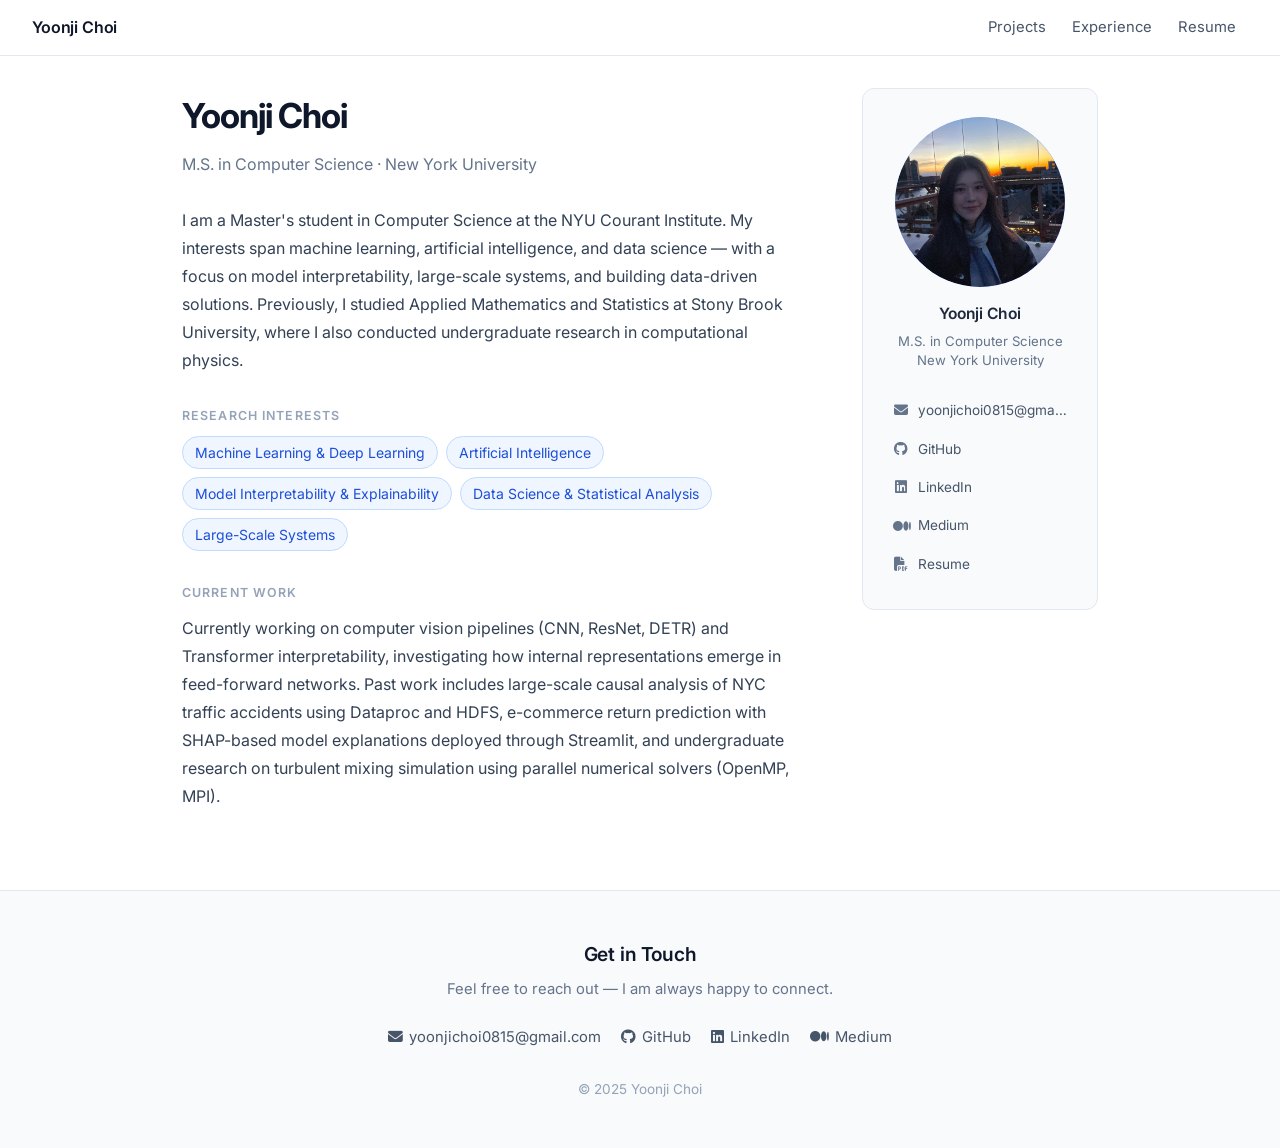
==== commit e642dca3: "Add profile image and update homepage" ====
--- a/index.html
+++ b/index.html
@@ -21,7 +21,7 @@
       <a href="projects.html">Projects</a>
       <a href="experience.html">Experience</a>
       <a href="Resume.pdf?v=2" target="_blank">Resume</a>
-      <a href="#contact">Contact</a>
+      <!-- <a href="#contact">Contact</a> -->
     </nav>
     <button class="menu-toggle" id="menuToggle" aria-label="Open menu">
       <i class="fas fa-bars"></i>
@@ -67,7 +67,7 @@
       <!-- Right: profile card -->
       <aside class="profile-card">
         <div class="profile-photo">
-          <span class="photo-initials">YC</span>
+          <img src="images/profile.jpg" alt="Yoonji Choi">
         </div>
         <div class="profile-card-body">
           <div class="profile-name">Yoonji Choi</div>
@@ -85,7 +85,7 @@
               <i class="fab fa-linkedin"></i>
               <span>LinkedIn</span>
             </a>
-            <a href="#" class="profile-link" target="_blank" rel="noopener">
+            <a href="https://medium.com/@yoonjichoi0815" class="profile-link" target="_blank" rel="noopener">
               <i class="fab fa-medium"></i>
               <span>Medium</span>
             </a>
--- a/style.css
+++ b/style.css
@@ -184,8 +184,8 @@
 }
 
 .profile-photo {
-  width: 88px;
-  height: 88px;
+  width: 170px;
+  height: 170px;
   border-radius: 50%;
   background: linear-gradient(135deg, #93c5fd 0%, #6366f1 100%);
   display: flex;
@@ -196,9 +196,11 @@
 }
 
 .profile-photo img {
-  width: 100%;
-  height: 100%;
+  width: 170px;
+  height: 170px;
+  border-radius: 50%;
   object-fit: cover;
+  display: block;
 }
 
 .photo-initials {
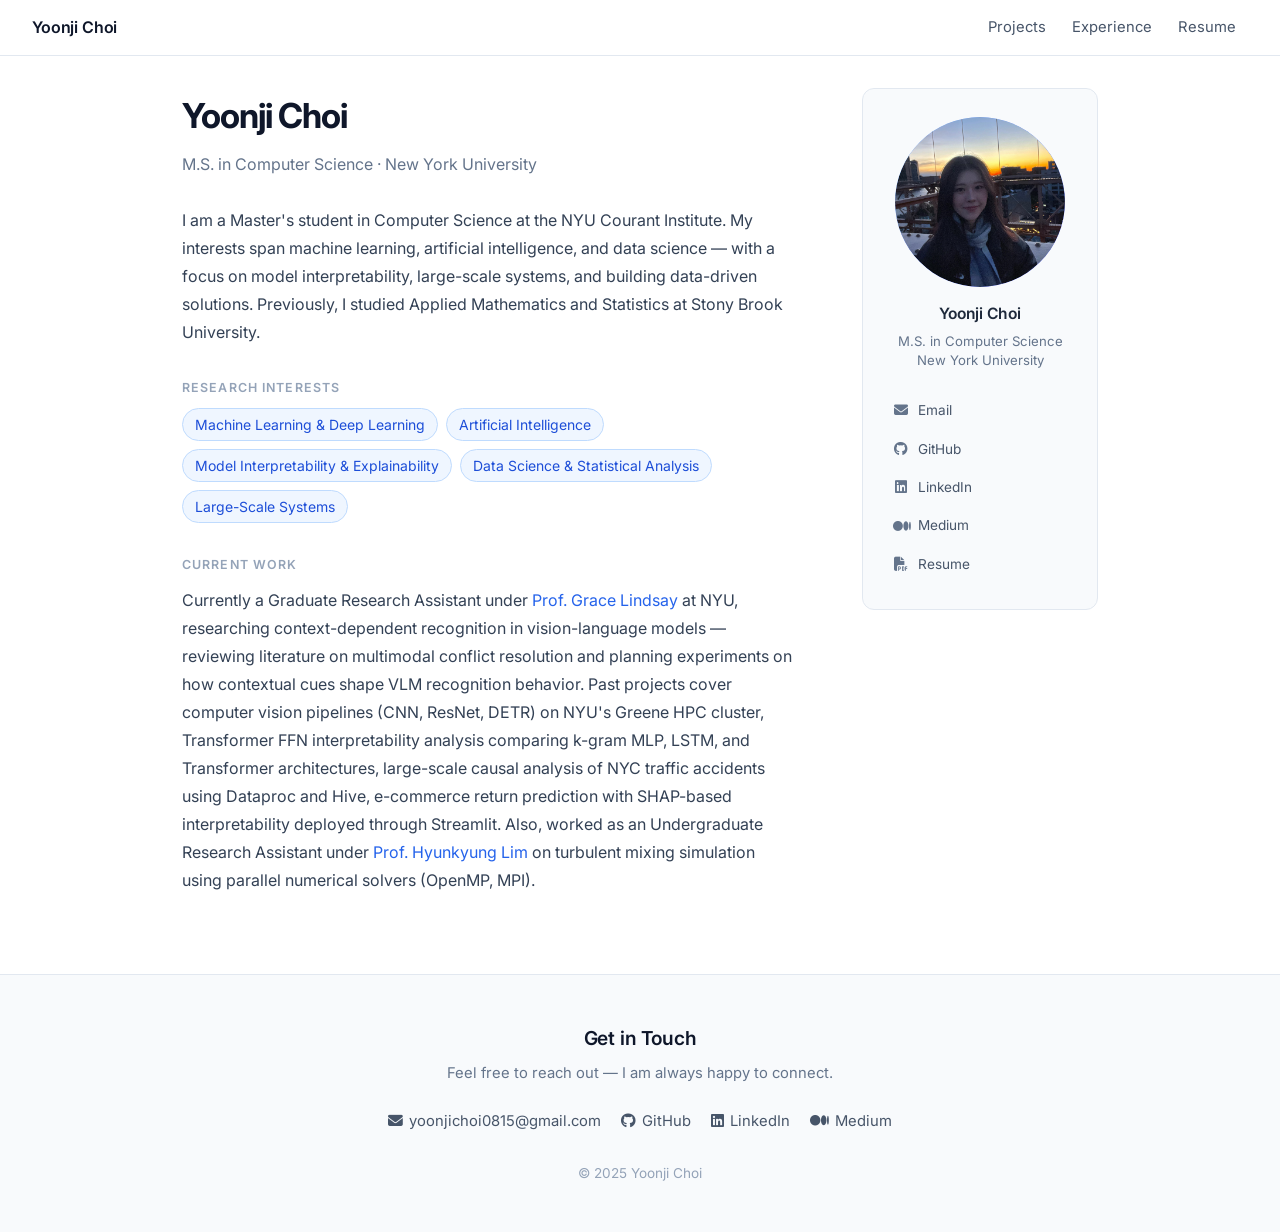
==== commit a839d0cf: "Update resume, projects, and experience section with advisor info" ====
--- a/index.html
+++ b/index.html
@@ -41,8 +41,7 @@
           I am a Master's student in Computer Science at the NYU Courant Institute. My interests span machine learning,
           artificial intelligence, and data science — with a focus on model interpretability, large-scale systems, and
           building data-driven solutions.
-          Previously, I studied Applied Mathematics and Statistics at Stony Brook University,
-          where I also conducted undergraduate research in computational physics.
+          Previously, I studied Applied Mathematics and Statistics at Stony Brook University.
         </p>
 
         <p class="hero-section-label">Research Interests</p>
@@ -56,11 +55,22 @@
 
         <p class="hero-section-label">Current Work</p>
         <p class="current-work-text">
-          Currently working on computer vision pipelines (CNN, ResNet, DETR) and Transformer interpretability,
-          investigating how internal representations emerge in feed-forward networks.
-          Past work includes large-scale causal analysis of NYC traffic accidents using Dataproc and HDFS, e-commerce
-          return prediction with SHAP-based model explanations deployed through Streamlit, and undergraduate research on
-          turbulent mixing simulation using parallel numerical solvers (OpenMP, MPI).
+          Currently a Graduate Research Assistant under
+          <a class="prof-link" href="https://gracewlindsay.com/" target="_blank" rel="noopener noreferrer">Prof. Grace
+            Lindsay</a>
+          at NYU, researching context-dependent recognition in vision-language models —
+          reviewing literature on multimodal conflict resolution and planning
+          experiments on how contextual cues shape VLM recognition behavior.
+
+          Past projects cover computer vision pipelines (CNN, ResNet, DETR) on NYU's Greene HPC cluster, Transformer FFN
+          interpretability analysis comparing k-gram MLP, LSTM, and Transformer architectures, large-scale causal
+          analysis of NYC traffic accidents using Dataproc and Hive, e-commerce return prediction with SHAP-based
+          interpretability deployed through Streamlit.
+          Also, worked as an Undergraduate Research Assistant under
+          <a class="prof-link" href="https://www.ams.stonybrook.edu/~hyulim/" target="_blank"
+            rel="noopener noreferrer">Prof. Hyunkyung Lim</a>
+          on turbulent mixing simulation using parallel numerical
+          solvers (OpenMP, MPI).
         </p>
       </div>
 
@@ -75,7 +85,7 @@
           <div class="profile-links">
             <a href="mailto:yoonjichoi0815@gmail.com" class="profile-link">
               <i class="fas fa-envelope"></i>
-              <span>yoonjichoi0815@gmail.com</span>
+              <span>Email</span>
             </a>
             <a href="https://github.com/yoonjichoi0815" class="profile-link" target="_blank" rel="noopener">
               <i class="fab fa-github"></i>
--- a/style.css
+++ b/style.css
@@ -165,6 +165,15 @@
   color: #334155;
   line-height: 1.75;
   margin: 0;
+}
+
+.prof-link {
+  color: #2563eb;
+  text-decoration: none;
+}
+
+.prof-link:hover {
+  text-decoration: underline;
 }
 
 /* ============================================================
